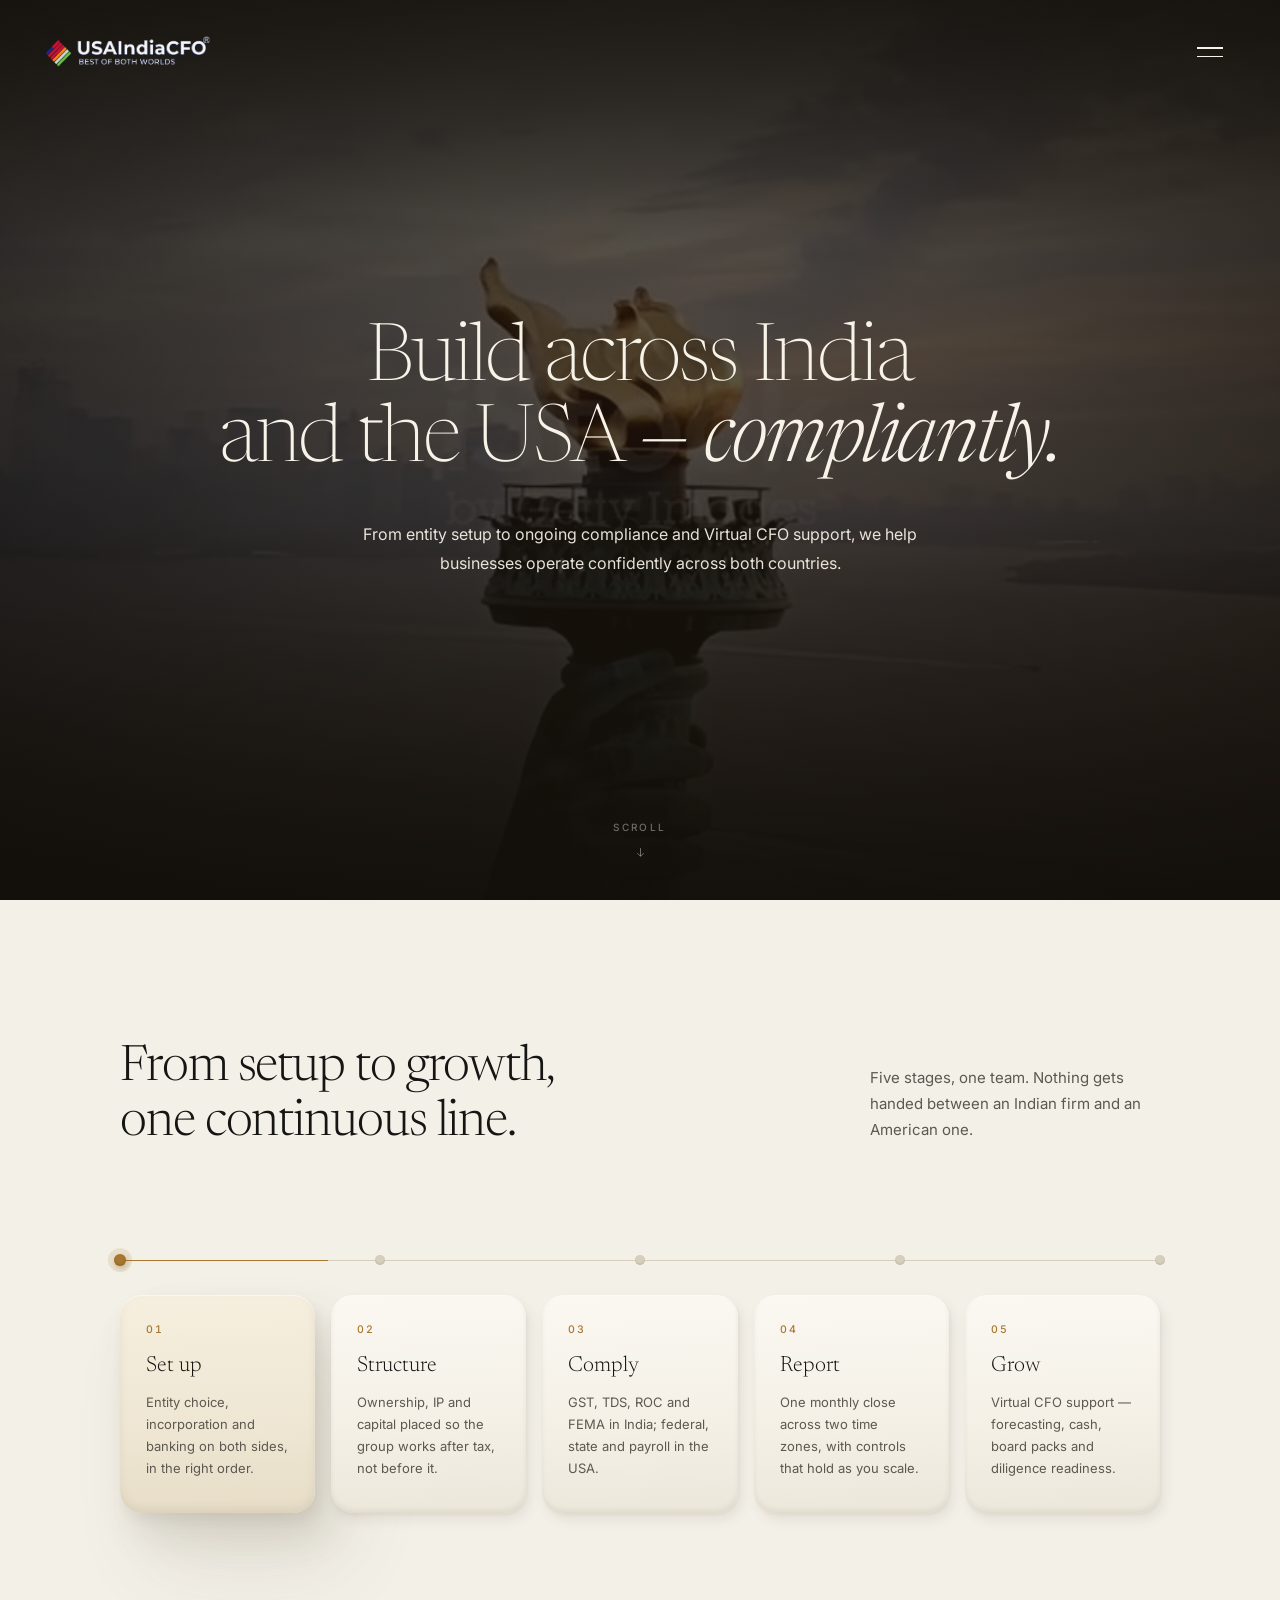
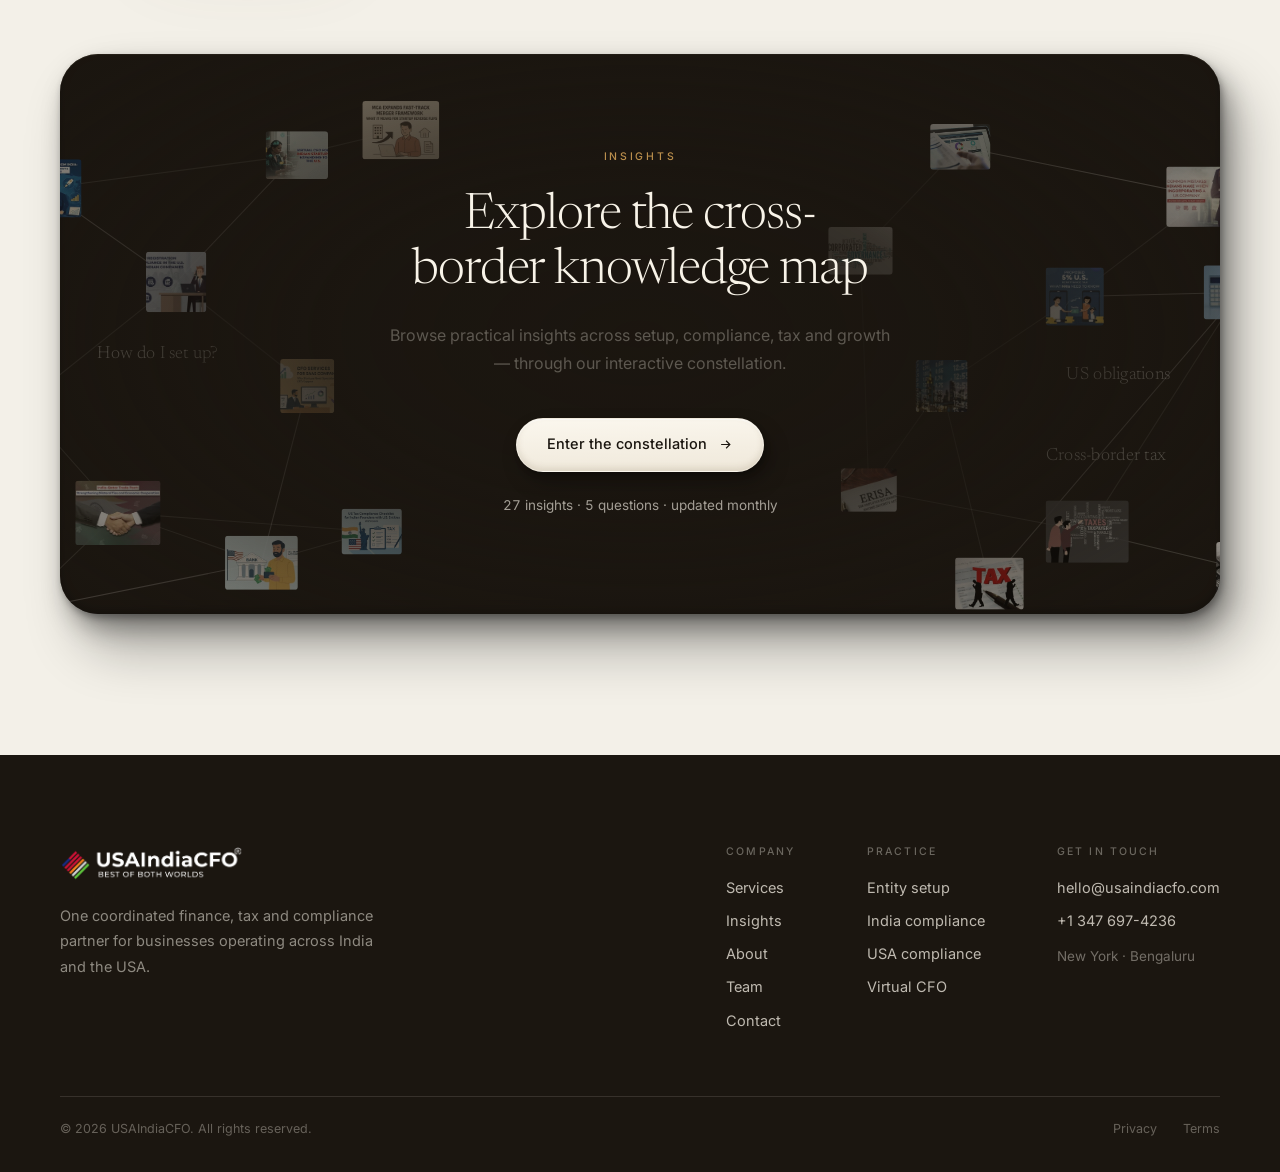
==== v27/index.html @ 9709aa7f "Publish the USAIndiaCFO site (v27) with GitHub Pages" ====
<!DOCTYPE html>
<html lang="en">
<head>
<meta charset="utf-8">
<meta name="viewport" content="width=device-width, initial-scale=1">
<title>USAIndiaCFO — cross-border finance, tax and compliance for India and the USA</title>
<meta name="description" content="One coordinated partner for entity setup, compliance and Virtual CFO support across India and the USA.">
<meta name="theme-color" content="#17120c">
<link rel="icon" href="data:image/svg+xml,%3Csvg xmlns='http://www.w3.org/2000/svg' viewBox='0 0 32 32'%3E%3Crect width='32' height='32' rx='7' fill='%2317120c'/%3E%3Cpath d='M16 6l8 5v10l-8 5-8-5V11z' fill='none' stroke='%23d8a24a' stroke-width='2'/%3E%3Cpath d='M16 12v8' stroke='%23d8a24a' stroke-width='2'/%3E%3C/svg%3E">
<link rel="preconnect" href="https://fonts.googleapis.com">
<link rel="preconnect" href="https://fonts.gstatic.com" crossorigin>
<link rel="stylesheet" href="https://fonts.googleapis.com/css2?family=Newsreader:ital,opsz,wght@0,6..72,200..500;1,6..72,200..400&family=Inter:wght@400;500;600&display=swap">
<link rel="stylesheet" href="css/clay.css">
</head>
<body>
<a href="#main" class="btn btn--clay" style="position:absolute;left:-9999px;top:12px;z-index:200"
   onfocus="this.style.left='12px'" onblur="this.style.left='-9999px'">Skip to content</a>

<header class="hdr">
  <div class="hdr__in">
    <a class="hdr__logo" href="index.html" aria-label="USAIndiaCFO — home">
      <img class="logo-colour" src="img/logo-colour.png" alt="USAIndiaCFO" width="168" height="32">
      <img class="logo-white" src="img/logo-white.png" alt="" aria-hidden="true" width="168" height="32">
    </a>
    <button class="burger" type="button" aria-label="Open menu" aria-expanded="false" aria-controls="drawer">
      <span></span><span></span>
    </button>
  </div>
</header>

<div class="drawer-veil" data-open="false" aria-hidden="true"></div>
<aside class="drawer" id="drawer" data-open="false" aria-hidden="true" aria-label="Menu">
  <a class="drawer__link" href="services.html">Services</a>
  <a class="drawer__link" href="insights.html">Insights</a>
  <a class="drawer__link" href="about.html">About</a>
  <a class="drawer__link" href="team.html">Team</a>
  <a class="drawer__link" href="contact.html">Contact</a>
  <div class="drawer__foot">
    <a class="link-arrow" style="color:#c99a52" href="contact.html">Schedule a call <svg width="13" height="13" viewBox="0 0 24 24" fill="none" stroke="currentColor" stroke-width="1.9" aria-hidden="true"><path d="M5 12h14M13 6l6 6-6 6"/></svg></a>
    <p class="small" style="margin-top:16px;color:rgba(248,243,232,.44)">
      +1 347 697-4236<br>hello@usaindiacfo.com<br>New York · Bengaluru</p>
  </div>
</aside>
<main id="main">

  <!-- 1 / HERO — v23's hero, edge to edge. Logo + hamburger, centred headline
       and sub, scroll cue. No nav, no buttons: v23 had neither. -->
  <section class="hero" data-parallax data-chrome-dark>
    <div class="hero__media">
      <video data-hero src="../v2img/hero3.mp4" poster="../v2img/hero3-poster.jpg"
             autoplay muted loop playsinline preload="auto" aria-hidden="true"
             disablepictureinpicture></video>
    </div>
    <div class="hero__scrim-a" aria-hidden="true"></div>
    <div class="hero__scrim-b" aria-hidden="true"></div>

    <div class="hero__body">
      <h1>Build across India<br>and the USA<em> — compliantly.</em></h1>
      <p class="hero__sub">From entity setup to ongoing compliance and Virtual CFO support,
         we help businesses operate confidently across both countries.</p>
    </div>

    <div class="hero__cue" aria-hidden="true"><span>Scroll</span><svg width="13" height="19" viewBox="0 0 24 24" fill="none" stroke="rgba(248,243,232,.5)" stroke-width="1.5" aria-hidden="true"><path d="M12 4v15M6 13l6 6 6-6"/></svg></div>
  </section>

  <!-- 2 / HOW IT WORKS — v23's five-stage track, same copy, same interaction. -->
  <section class="section">
    <div class="shell shell--flow">
      <div class="head-row" data-rise="0">
        <h2 style="max-width:640px">From setup to growth,<br>one continuous line.</h2>
        <p class="body" style="max-width:290px">Five stages, one team. Nothing gets handed
           between an Indian firm and an American one.</p>
      </div>
      <div data-flow>
        <div class="flow__rail" aria-hidden="true">
          <div class="flow__rail-line"></div>
          <div class="flow__rail-fill"></div>
          <span class="flow__dot" data-on="false" style="left:0.0000%"></span>
          <span class="flow__dot" data-on="false" style="left:25.0000%"></span>
          <span class="flow__dot" data-on="false" style="left:50.0000%"></span>
          <span class="flow__dot" data-on="false" style="left:75.0000%"></span>
          <span class="flow__dot" data-on="false" style="left:100.0000%"></span>
        </div>
        <div class="flow__cards">
          <button class="flow__card" type="button" data-on="false"
                  aria-label="Stage 01 — Set up" data-rise="0.00">
            <span class="flow__card-num">01</span>
            <span class="flow__card-title">Set up</span>
            <span class="flow__card-body">Entity choice, incorporation and banking on both sides, in the right order.</span>
          </button>
          <button class="flow__card" type="button" data-on="false"
                  aria-label="Stage 02 — Structure" data-rise="0.05">
            <span class="flow__card-num">02</span>
            <span class="flow__card-title">Structure</span>
            <span class="flow__card-body">Ownership, IP and capital placed so the group works after tax, not before it.</span>
          </button>
          <button class="flow__card" type="button" data-on="false"
                  aria-label="Stage 03 — Comply" data-rise="0.10">
            <span class="flow__card-num">03</span>
            <span class="flow__card-title">Comply</span>
            <span class="flow__card-body">GST, TDS, ROC and FEMA in India; federal, state and payroll in the USA.</span>
          </button>
          <button class="flow__card" type="button" data-on="false"
                  aria-label="Stage 04 — Report" data-rise="0.15">
            <span class="flow__card-num">04</span>
            <span class="flow__card-title">Report</span>
            <span class="flow__card-body">One monthly close across two time zones, with controls that hold as you scale.</span>
          </button>
          <button class="flow__card" type="button" data-on="false"
                  aria-label="Stage 05 — Grow" data-rise="0.20">
            <span class="flow__card-num">05</span>
            <span class="flow__card-title">Grow</span>
            <span class="flow__card-body">Virtual CFO support — forecasting, cash, board packs and diligence readiness.</span>
          </button>
        </div>
      </div>
    </div>
  </section>

  <!-- 3 / CONSTELLATION TEASER -->
  <section class="section" style="padding-top:0">
    <div class="shell">
      <div class="tease" data-tease data-rise="0">
        <div class="tease__world" aria-hidden="true"></div>
        <div class="tease__veil" aria-hidden="true"></div>
        <div class="tease__body">
          <span class="eyebrow eyebrow--on-dark">Insights</span>
          <h2 style="margin-top:26px">Explore the cross-border knowledge map</h2>
          <p class="lede" style="margin-top:22px;max-width:512px">Browse practical insights across
             setup, compliance, tax and growth — through our interactive constellation.</p>
          <a class="btn btn--cream" style="margin-top:40px"
             href="../Insights%20Constellation%20v20.dc.html">Enter the constellation <svg width="15" height="15" viewBox="0 0 24 24" fill="none" stroke="currentColor" stroke-width="1.8" aria-hidden="true"><path d="M5 12h14M13 6l6 6-6 6"/></svg></a>
          <p class="small num" style="margin-top:22px;color:rgba(248,243,232,.62)">
             27 insights · 5 questions · updated monthly</p>
        </div>
      </div>
    </div>
  </section>
</main>

<footer class="ftr">
  <div class="shell">
    <div class="ftr__top">
      <div class="ftr__brand">
        <img src="img/logo-white.png" alt="USAIndiaCFO" width="184" height="34">
        <p>One coordinated finance, tax and compliance partner for businesses
           operating across India and the USA.</p>
      </div>
      <div class="ftr__cols">
        <div>
          <p class="ftr__h">Company</p>
          <a class="ftr__a" href="services.html">Services</a>
          <a class="ftr__a" href="insights.html">Insights</a>
          <a class="ftr__a" href="about.html">About</a>
          <a class="ftr__a" href="team.html">Team</a>
          <a class="ftr__a" href="contact.html">Contact</a>
        </div>
        <div>
          <p class="ftr__h">Practice</p>
          <a class="ftr__a" href="services-setup.html">Entity setup</a>
          <a class="ftr__a" href="services-india.html">India compliance</a>
          <a class="ftr__a" href="services-usa.html">USA compliance</a>
          <a class="ftr__a" href="services-cfo.html">Virtual CFO</a>
        </div>
        <div>
          <p class="ftr__h">Get in touch</p>
          <a class="ftr__a" href="mailto:hello@usaindiacfo.com">hello@usaindiacfo.com</a>
          <a class="ftr__a" href="tel:+13476974236">+1 347 697-4236</a>
          <p class="small" style="margin-top:14px;color:rgba(248,243,232,.4)">New York · Bengaluru</p>
        </div>
      </div>
    </div>
    <div class="ftr__meta">
      <p>© 2026 USAIndiaCFO. All rights reserved.</p>
      <div style="display:flex;gap:26px">
        <a href="privacy.html">Privacy</a>
        <a href="terms.html">Terms</a>
      </div>
    </div>
  </div>
</footer>

<script src="js/site.js"></script>
</body>
</html>
---- v27/css/clay.css ----
/* ==========================================================================
   USAIndiaCFO — v27 "Warm Bronze Clay"
   Design system, forked from Homepage v23.

   v23's palette, typography and bronze accent are carried over unchanged.
   What is new is that v23's ONE claymorphic gesture — the mockup card's
   dual shadow, light from the top-left and weight to the bottom-right — is
   promoted from a single decoration into the system every surface uses.
   That is why the clay reads as belonging to the site rather than applied
   on top of it: it was already the site's own light.

       v23 card:  -16px -16px 38px rgba(255,255,255,.7),
                   18px 24px 56px rgba(108,97,76,.34)

   One light source, top-left, everywhere. Never contradict it.
   ========================================================================== */

/* ── tokens ─────────────────────────────────────────────────────────────── */
:root {
  /* ground — v23's radial ivory, used full-bleed instead of inside a card */
  --ground: radial-gradient(120% 100% at 18% 8%, #fdfcf9 0%, #f3f0e8 46%, #e9e3d6 100%);
  --ground-flat: #f3f0e8;
  --ground-sink: #ebe5d8;

  /* dark territory — hero, footer, panels */
  --dark: #17120c;
  --dark-2: #1b1610;
  --dark-3: #221b13;

  /* ink */
  --cream: #f8f3e8;
  --ink: #151513;
  --ink-muted: #5d5850;
  --ink-soft: #67635a;
  --ink-faint: #8a8478;

  /* bronze */
  --bronze: #c99a52;
  --bronze-deep: #a8762f;
  --bronze-bright: #d8a24a;

  /* hairlines */
  --line: #d6cfbd;
  --line-soft: #e0dacd;
  --line-dark: rgba(248, 243, 232, .12);

  /* ── clay: matte slabs that CAST, they do not glow ─────────────────────
     The first pass got this wrong. It used a white outer shadow opposite a
     dark one — which is neumorphism, an embossed-into-the-page look, and on a
     dark hero it read as a halo around everything.

     Real clay is three separate things, and none of them is a glow:

       1. a MATTE fill, very slightly lighter at the top (light from above),
          with no gloss and no specular highlight;
       2. a DIRECTIONAL CAST SHADOW — offset down and to the right, layered
          tight-to-wide, because the object is sitting ON the ground rather
          than embossed into it;
       3. THICKNESS — a soft inner shadow along the bottom inside edge, which
          is what makes a shape read as a slab with depth instead of a
          coloured rectangle. Plus a 1px light hairline along the top edge:
          a real material edge, not a ring.

     Light stays top-left, so every cast shadow is +x +y. Never negative. */

  --shade: 104, 90, 66;              /* the warm stone the ground casts in */

  --clay-sm:
     1px  2px  3px rgba(var(--shade), .06),
     4px  7px 12px rgba(var(--shade), .10),
    inset 0 -3px 5px rgba(var(--shade), .09),
    inset 0  1px 1px rgba(255, 255, 255, .55);

  --clay-md:
     2px  4px  6px rgba(var(--shade), .07),
     7px 12px 20px rgba(var(--shade), .11),
    16px 27px 42px rgba(var(--shade), .10),
    inset 0 -4px 7px rgba(var(--shade), .10),
    inset 0  1px 1px rgba(255, 255, 255, .6);

  --clay-lg:
     3px  5px  8px rgba(var(--shade), .07),
    10px 18px 28px rgba(var(--shade), .12),
    23px 38px 60px rgba(var(--shade), .11),
    inset 0 -5px 10px rgba(var(--shade), .11),
    inset 0  1px 1px rgba(255, 255, 255, .65);

  --clay-xl:
     4px  7px 11px rgba(var(--shade), .08),
    13px 22px 34px rgba(var(--shade), .12),
    30px 50px 78px rgba(var(--shade), .12),
    inset 0 -6px 12px rgba(var(--shade), .11),
    inset 0  1px 1px rgba(255, 255, 255, .68);

  /* lifted — the slab rises, so the cast travels further. Same direction. */
  --clay-hover:
     4px  7px 11px rgba(var(--shade), .08),
    13px 23px 36px rgba(var(--shade), .13),
    30px 50px 78px rgba(var(--shade), .12),
    inset 0 -4px 8px rgba(var(--shade), .10),
    inset 0  1px 1px rgba(255, 255, 255, .7);

  /* pressed IN — the cast inverts inward from the top-left, and the far
     inside wall (bottom-right) is what catches the light. */
  --clay-in:
    inset  3px  4px  7px rgba(var(--shade), .13),
    inset  1px  2px  3px rgba(var(--shade), .09),
    inset -1px -2px  3px rgba(255, 255, 255, .5);
  --clay-in-deep:
    inset  5px  7px 12px rgba(var(--shade), .16),
    inset  2px  3px  5px rgba(var(--shade), .11),
    inset -2px -2px  4px rgba(255, 255, 255, .45);

  /* clay on dark ground — same geometry, and the hairline goes warm because
     a white edge on #1b1610 reads as a mistake */
  --clay-dark:
     2px  4px  7px rgba(0, 0, 0, .30),
     8px 14px 24px rgba(0, 0, 0, .34),
    20px 34px 54px rgba(0, 0, 0, .30),
    inset 0 -4px 9px rgba(0, 0, 0, .34),
    inset 0  1px 1px rgba(224, 198, 152, .11);
  --clay-dark-hover:
     3px  5px  9px rgba(0, 0, 0, .28),
     9px 16px 28px rgba(0, 0, 0, .34),
    20px 34px 58px rgba(0, 0, 0, .30),
    inset 0 -4px 9px rgba(0, 0, 0, .34),
    inset 0  1px 1px rgba(224, 198, 152, .13);
  --clay-dark-in:
    inset  4px  5px 10px rgba(0, 0, 0, .42),
    inset -1px -2px  3px rgba(224, 198, 152, .07);

  /* radii — clay needs real roundness or it reads as a flat card with a
     drop shadow. Restrained, though: this is a finance firm. */
  --r-sm: 16px;
  --r: 22px;
  --r-lg: 30px;
  --r-xl: 38px;
  --r-pill: 999px;

  --ease: cubic-bezier(.22, 1, .28, 1);
  --shell: 1320px;
  --gutter: 60px;
  --head-h: 104px;
}

/* ── reset ──────────────────────────────────────────────────────────────── */
*, *::before, *::after { box-sizing: border-box; }
html { -webkit-text-size-adjust: 100%; scroll-behavior: smooth; }
html:focus-within { scroll-behavior: smooth; }

body {
  margin: 0;
  /* FULL BLEED. v23 sat in a 1440px card with 40px page padding and a
     border-radius, which is what left the dead space at the top, left and
     right. There is no card here — the ground is the viewport. */
  min-height: 100vh;
  background: var(--ground-flat);
  background-image: var(--ground);
  background-attachment: fixed;
  color: var(--ink);
  font-family: Inter, system-ui, -apple-system, "Segoe UI", sans-serif;
  font-size: 16px;
  line-height: 1.6;
  -webkit-font-smoothing: antialiased;
  -moz-osx-font-smoothing: grayscale;
  overflow-x: hidden;
}

img, video, svg { display: block; max-width: 100%; }
button { font-family: inherit; color: inherit; }
a { color: inherit; text-decoration: none; }
:focus-visible { outline: 2px solid var(--bronze-bright); outline-offset: 3px; border-radius: 4px; }

/* ── type ───────────────────────────────────────────────────────────────── */
h1, h2, h3, h4 {
  font-family: Newsreader, Georgia, "Times New Roman", serif;
  font-weight: 300;
  letter-spacing: -.022em;
  margin: 0;
  text-wrap: balance;
  color: var(--ink);
}
h1 { font-size: clamp(2.75rem, 6.2vw, 5.75rem); font-weight: 200; line-height: 1.02; letter-spacing: -.028em; }
h2 { font-size: clamp(2rem, 3.9vw, 3.625rem); line-height: 1.1; }
h3 { font-size: clamp(1.375rem, 2vw, 1.875rem); line-height: 1.18; }
h4 { font-size: 1.3125rem; line-height: 1.25; font-weight: 400; }
p  { margin: 0; }
em, .it { font-style: italic; font-weight: 300; }

.eyebrow {
  display: block;
  font: 500 10.5px/1 Inter, sans-serif;
  letter-spacing: .26em;
  text-transform: uppercase;
  color: var(--bronze-deep);
}
.eyebrow--on-dark { color: rgba(201, 154, 82, .92); }
.lede  { font: 400 clamp(1rem, 1.25vw, 1.125rem)/1.78 Inter, sans-serif; color: var(--ink-muted); }
.body  { font: 400 15px/1.72 Inter, sans-serif; color: var(--ink-muted); }
.small { font: 400 13.5px/1.68 Inter, sans-serif; color: var(--ink-soft); }
.num   { font-variant-numeric: tabular-nums; }

/* ── layout ─────────────────────────────────────────────────────────────── */
.shell { width: 100%; max-width: var(--shell); margin: 0 auto; padding: 0 var(--gutter); }
.shell--narrow { max-width: 960px; }
.shell--flow { max-width: 1160px; }
.shell--wide { max-width: 1560px; }

/* Sections are full-bleed; only their contents are constrained. */
.section { position: relative; padding: clamp(88px, 11vw, 148px) 0; }
.section--tight { padding: clamp(64px, 7vw, 96px) 0; }
.section--dark { background: var(--dark-2); color: var(--cream); }
.section--dark h1, .section--dark h2, .section--dark h3, .section--dark h4 { color: var(--cream); }
.section--dark .body, .section--dark .lede { color: rgba(248, 243, 232, .66); }
.section--dark .small { color: rgba(248, 243, 232, .5); }

/* A sunken well — the ground pressed IN. Used to separate bands without
   introducing a new colour. */
.section--sunk {
  background: var(--ground-sink);
  box-shadow: inset 0 7px 16px -7px rgba(var(--shade), .18),
              inset 0 -7px 16px -7px rgba(var(--shade), .11);
}

.stack   { display: grid; gap: 22px; }
.stack-sm { display: grid; gap: 12px; }
.grid    { display: grid; gap: 28px; }
.grid-2  { grid-template-columns: repeat(2, minmax(0, 1fr)); }
.grid-3  { grid-template-columns: repeat(3, minmax(0, 1fr)); }
.grid-4  { grid-template-columns: repeat(4, minmax(0, 1fr)); }
.head-row {
  display: flex; align-items: flex-end; justify-content: space-between;
  gap: 60px; margin-bottom: clamp(48px, 6vw, 84px);
}
.head-row > p { max-width: 320px; margin-bottom: 8px; }

/* ── clay surfaces ──────────────────────────────────────────────────────── */
.clay {
  position: relative;
  /* Matte, and very slightly lighter at the top — the fill carries the light
     direction so the shadow does not have to shout it. No gloss, no sheen. */
  background: linear-gradient(178deg, #fbf8f2 0%, #f4f0e6 58%, #ece7db 100%);
  border-radius: var(--r-lg);
  box-shadow: var(--clay-md);
  border: 0;
}
.clay--sm { border-radius: var(--r); box-shadow: var(--clay-sm); }
.clay--lg { border-radius: var(--r-xl); box-shadow: var(--clay-lg); }
.clay--flat { background: linear-gradient(178deg, #faf7f1 0%, #f3efe5 100%); }
.clay--in {
  box-shadow: var(--clay-in);
  background: linear-gradient(178deg, #e9e3d5 0%, #efeade 100%);
  border: 0;
}
.clay--dark {
  background: linear-gradient(178deg, #241d15 0%, #1c1610 58%, #150f09 100%);
  box-shadow: var(--clay-dark);
  border: 0;
  color: var(--cream);
}
.clay--dark h3, .clay--dark h4 { color: var(--cream); }

.clay-pad    { padding: clamp(26px, 3vw, 40px); }
.clay-pad-lg { padding: clamp(34px, 4vw, 56px); }

/* interactive clay — lifts toward the light source */
.clay-lift {
  transition: transform .42s var(--ease), box-shadow .42s var(--ease);
  will-change: transform;
}
.clay-lift:hover, .clay-lift:focus-visible {
  transform: translate3d(-1px, -4px, 0);
  box-shadow: var(--clay-hover);
}
.clay--dark.clay-lift:hover, .clay--dark.clay-lift:focus-visible { box-shadow: var(--clay-dark-hover); }
.clay-lift:active { transform: translate3d(0, -1px, 0); box-shadow: var(--clay-sm); }

/* ── buttons ────────────────────────────────────────────────────────────── */
.btn {
  display: inline-flex; align-items: center; justify-content: center; gap: 11px;
  min-height: 54px; padding: 0 30px;
  font: 500 14.5px/1 Inter, sans-serif; letter-spacing: .002em;
  border: 1px solid transparent; border-radius: var(--r-pill);
  cursor: pointer; text-align: center;
  transition: transform .3s var(--ease), box-shadow .3s var(--ease),
              background-color .3s var(--ease), color .3s var(--ease);
}
.btn svg { flex: 0 0 auto; transition: transform .3s var(--ease); }
.btn:hover svg { transform: translateX(3px); }

.btn--primary {
  background: linear-gradient(178deg, #e0ad58 0%, #c9933f 56%, #b07f2d 100%);
  color: #17120c;
  border-color: transparent;
  box-shadow:
     1px  2px  3px rgba(120, 84, 24, .16),
     4px  7px 13px rgba(120, 84, 24, .20),
    inset 0 -3px 6px rgba(120, 84, 24, .26),
    inset 0  1px 1px rgba(255, 244, 216, .5);
}
.btn--primary:hover { transform: translate3d(-1px, -3px, 0);
  box-shadow:
     2px  3px  5px rgba(120, 84, 24, .18),
     7px 12px 22px rgba(120, 84, 24, .24),
    inset 0 -3px 6px rgba(120, 84, 24, .26),
    inset 0  1px 1px rgba(255, 244, 216, .55); }
.btn--primary:active { transform: none; box-shadow: var(--clay-in); }

.hero .btn--primary:hover,
.section--dark .btn--primary:hover,
.clay--dark .btn--primary:hover,
.hdr--over-dark .btn--primary:hover {
  box-shadow: inset 0 1px 0 rgba(255, 240, 210, .55), 14px 20px 44px rgba(0, 0, 0, .48);
}

.btn--clay {
  background: linear-gradient(178deg, #fbf8f2 0%, #f0ece1 100%);
  color: var(--ink);
  box-shadow: var(--clay-sm);
  border-color: transparent;
}
.btn--clay:hover { transform: translate3d(-1px, -3px, 0); box-shadow: var(--clay-md); }
.btn--clay:active { transform: none; box-shadow: var(--clay-in); }

.btn--cream {
  background: linear-gradient(178deg, #fbf7ee 0%, #efe8da 100%);
  color: var(--dark-2);
  box-shadow:
     2px  3px  5px rgba(0, 0, 0, .22),
     6px 11px 20px rgba(0, 0, 0, .28),
    inset 0 -3px 6px rgba(120, 100, 70, .16),
    inset 0  1px 1px rgba(255, 255, 255, .7);
}
.btn--cream:hover { transform: translate3d(-1px,-3px,0); background: #fff; }

.btn--ghost { background: transparent; border-color: var(--line); color: var(--ink); }
.btn--ghost:hover { border-color: var(--bronze-deep); color: var(--bronze-deep); }
.btn--ghost-dark { background: transparent; border-color: rgba(248,243,232,.26); color: var(--cream); }
.btn--ghost-dark:hover { border-color: var(--bronze); color: var(--bronze-bright); }

.link-arrow {
  display: inline-flex; align-items: center; gap: 9px;
  font: 500 14px/1 Inter, sans-serif; color: var(--bronze-deep);
}
.link-arrow svg { transition: transform .3s var(--ease); }
.link-arrow:hover svg { transform: translateX(4px); }

.pill {
  display: inline-flex; align-items: center; gap: 8px;
  padding: 8px 16px; border-radius: var(--r-pill);
  font: 500 11.5px/1 Inter, sans-serif; letter-spacing: .1em; text-transform: uppercase;
  background: linear-gradient(178deg, #e9e3d5 0%, #f0ebdf 100%); color: var(--ink-soft);
  box-shadow: var(--clay-in);
}
.pill--dark { background: linear-gradient(178deg,#191309 0%,#221b12 100%); color: rgba(248,243,232,.72); box-shadow: var(--clay-dark-in); }

/* ── header ─────────────────────────────────────────────────────────────── */
.hdr {
  position: fixed; inset: 0 0 auto 0; z-index: 90;
  height: var(--head-h);
  display: flex; align-items: center;
  transition: background-color .4s var(--ease), box-shadow .4s var(--ease),
              backdrop-filter .4s var(--ease), height .4s var(--ease);
}
.hdr__in { width: 100%; margin: 0; padding: 0 44px;
  display: flex; align-items: center; justify-content: space-between; gap: 32px; }
.hdr__logo { position: relative; display: block; }
.hdr__logo img { height: 32px; width: auto; display: block;
  transition: height .4s var(--ease), opacity .4s var(--ease); }
.hdr__logo .logo-white { position: absolute; left: 0; top: 0; opacity: 0; }

/* Over the dark hero the chrome is light; once the page scrolls onto the
   ivory ground it inverts and the bar itself becomes clay. Same inversion
   idea v23 used, just driven by scroll instead of by a keyframe track. */
.hdr--over-dark .hdr__logo .logo-colour { opacity: 0; }
.hdr--over-dark .hdr__logo .logo-white { opacity: .96; }
.hdr--over-dark .nav__link { color: rgba(248, 243, 232, .82); }
.hdr--over-dark .nav__link:hover, .hdr--over-dark .nav__link[aria-current="page"] { color: var(--cream); }
.hdr--over-dark .burger span { background: var(--cream); }

.hdr--stuck {
  height: 82px;
  background: rgba(248, 246, 240, .82);
  backdrop-filter: saturate(140%) blur(18px);
  -webkit-backdrop-filter: saturate(140%) blur(18px);
  box-shadow: 0 1px 0 rgba(255,255,255,.8), 0 14px 34px rgba(108, 97, 76, .16);
}
.hdr--stuck .hdr__logo img { height: 27px; }

/* Still over the hero: the bar condenses but stays dark, so the inverted
   logo and hamburger keep their contrast. */
.hdr--stuck.hdr--over-dark {
  background: rgba(19, 14, 8, .74);
  box-shadow: 0 14px 34px rgba(0, 0, 0, .28);
}

.nav { display: none; }   /* v23 has no nav bar: logo + hamburger only */
.nav__link {
  position: relative; padding: 10px 15px; border-radius: var(--r-pill);
  font: 500 14px/1 Inter, sans-serif; color: var(--ink-muted);
  transition: color .28s var(--ease), background-color .28s var(--ease), box-shadow .28s var(--ease);
}
.nav__link:hover { color: var(--ink); }
.nav__link[aria-current="page"] { color: var(--ink); background: rgba(255,255,255,.5); box-shadow: var(--clay-in); }
.hdr--over-dark .nav__link[aria-current="page"] { background: rgba(0,0,0,.24); box-shadow: var(--clay-dark-in); }
.nav__cta { margin-left: 12px; min-height: 44px; padding: 0 20px; font-size: 13.5px; }

.burger {
  position: relative; z-index: 30;
  display: flex; width: 52px; height: 52px; padding: 0;
  flex-direction: column; align-items: center; justify-content: center; gap: 7px;
  background: transparent; border: 0; cursor: pointer;
}
.burger span { display: block; width: 26px; height: 1.5px; background: var(--ink);
  transition: transform .3s var(--ease), background-color .4s var(--ease); }
.burger[aria-expanded="true"] span:first-child { transform: translateY(4.25px) rotate(45deg); }
.burger[aria-expanded="true"] span:last-child  { transform: translateY(-4.25px) rotate(-45deg); }

/* ── mobile drawer ──────────────────────────────────────────────────────── */
.drawer-veil {
  position: fixed; inset: 0; z-index: 95;
  background: rgba(9, 9, 8, .55); backdrop-filter: blur(14px);
  opacity: 0; pointer-events: none; transition: opacity .38s var(--ease);
}
.drawer-veil[data-open="true"] { opacity: 1; pointer-events: auto; }
.drawer {
  position: fixed; inset: 0 0 0 auto; z-index: 96;
  width: min(452px, 90vw); padding: 104px 44px 44px;
  background: var(--dark-2);
  box-shadow: none;
  display: flex; flex-direction: column;
  transform: translateX(100%);
  visibility: hidden;
  transition: transform .44s var(--ease), box-shadow .44s var(--ease),
              visibility 0s linear .44s;
  overflow-y: auto;
}
.drawer[data-open="true"] {
  transform: none;
  visibility: visible;
  box-shadow: -30px 0 70px rgba(0, 0, 0, .5);
  transition: transform .44s var(--ease), box-shadow .44s var(--ease), visibility 0s;
}
.drawer__link {
  display: block; padding: 17px 0;
  font: 300 clamp(1.75rem, 5vw, 2.375rem)/1.1 Newsreader, Georgia, serif;
  letter-spacing: -.018em; color: var(--cream);
  border-bottom: 1px solid rgba(248, 243, 232, .1);
  transition: color .28s var(--ease), padding-left .28s var(--ease);
}
.drawer__link:hover, .drawer__link[aria-current="page"] { color: var(--bronze-bright); padding-left: 8px; }
.drawer__foot { margin-top: auto; padding-top: 34px; border-top: 1px solid rgba(248,243,232,.14); }

/* ── hero ───────────────────────────────────────────────────────────────── */
/* Covers the viewport, edge to edge — no card, no margin. */
.hero {
  position: relative;
  min-height: 100svh;
  display: flex; align-items: center; justify-content: center;
  background: var(--dark);
  overflow: hidden;
  isolation: isolate;
}
.hero--short { min-height: min(72svh, 720px); }
.hero__media { position: absolute; inset: 0; z-index: 0; overflow: hidden; }
.hero__media video, .hero__media img.hero__still {
  position: absolute; left: 50%; top: 50%;
  width: 100%; height: 100%;
  min-width: 100%; min-height: 100%;
  transform: translate(-50%, -50%) scale(1.06);
  object-fit: cover; object-position: center 76%;
  transition: transform 1.1s var(--ease);
}
/* v23's two overlays, kept exactly — they are what makes the footage read
   as sepia bronze rather than as a stock clip. */
.hero__scrim-a { position: absolute; inset: 0; z-index: 1; pointer-events: none;
  background: linear-gradient(180deg, rgba(20,15,9,.88) 0%, rgba(26,19,12,.62) 27%,
              rgba(28,21,13,.68) 58%, rgba(18,14,9,.94) 100%); }
.hero__scrim-b { position: absolute; inset: 0; z-index: 1; pointer-events: none;
  background: radial-gradient(76% 62% at 50% 46%, rgba(26,19,12,.18) 0%,
              rgba(24,18,11,.34) 34%, rgba(18,14,9,.78) 100%); }
.hero__body {
  position: relative; z-index: 3;
  width: 100%; padding: 0 60px;
  text-align: center;
  transition: transform 1.1s var(--ease);
}
.hero__body h1 { color: var(--cream); }
.hero__sub { margin: 36px auto 0; max-width: 604px;
  font: 400 clamp(1rem, 1.2vw, 1.0625rem)/1.8 Inter, sans-serif;
  color: rgba(248, 243, 232, .92); }
.hero__acts { margin-top: 44px; display: flex; flex-wrap: wrap; gap: 16px; justify-content: center; }
.hero__cue {
  position: absolute; left: 0; right: 0; bottom: 38px; z-index: 4;
  display: flex; flex-direction: column; align-items: center; gap: 11px;
  pointer-events: none;
}
.hero__cue span { font: 500 10px/1 Inter, sans-serif; letter-spacing: .24em;
  text-transform: uppercase; color: rgba(248, 243, 232, .4); }
@keyframes cue { 0%, 100% { transform: translateY(0); opacity: .5 } 50% { transform: translateY(5px); opacity: 1 } }
.hero__cue svg { animation: cue 2.6s ease-in-out infinite; }

/* page hero (inner pages) — clay ground, not video */
.phero {
  position: relative;
  padding: calc(var(--head-h) + clamp(52px, 6vw, 88px)) 0 clamp(40px, 4.5vw, 64px);
  overflow: hidden;
}
.phero::after {
  /* a soft moulded bloom, so an inner page's top is not a flat rectangle */
  content: ""; position: absolute; z-index: 0;
  width: 780px; height: 780px; right: -220px; top: -320px; border-radius: 50%;
  background: radial-gradient(circle, rgba(216,162,74,.16) 0%, rgba(216,162,74,.05) 46%, rgba(216,162,74,0) 70%);
  pointer-events: none;
}
.phero .shell { position: relative; z-index: 1; }
.phero__crumb { display: flex; align-items: center; gap: 9px; margin-bottom: 26px;
  font: 500 12px/1 Inter, sans-serif; color: var(--ink-faint); }
.phero__crumb a:hover { color: var(--bronze-deep); }
.phero h1 { max-width: 24ch; font-size: clamp(2.25rem, 4.4vw, 4rem); line-height: 1.06; }
.phero__lede { margin-top: 26px; max-width: 620px; }

/* ── the 5-stage track (carried from v23, made a real component) ────────── */
.flow__rail { position: relative; height: 66px; margin-bottom: 2px; }
.flow__rail-line { position: absolute; left: 0; right: 0; top: 33px; height: 1px;
  background: var(--line); }
.flow__rail-fill { position: absolute; left: 0; top: 33px; height: 1px;
  background: var(--bronze-deep); width: 20%;
  transition: width .42s var(--ease); }
.flow__dot {
  position: absolute; top: 28px; width: 10px; height: 10px; margin-left: -5px;
  border-radius: 50%; background: #d6cfbd;
  box-shadow: inset 0 -1px 2px rgba(var(--shade), .2);
  border: 0;
  transition: background-color .34s var(--ease), transform .34s var(--ease),
              box-shadow .34s var(--ease), border-color .34s var(--ease);
}
.flow__dot[data-on="true"] {
  background: var(--bronze-deep);
  transform: scale(1.2);
  box-shadow: 0 0 0 5px rgba(168, 118, 47, .14),
              1px 2px 4px rgba(120, 84, 24, .3),
              inset 0 -1px 2px rgba(90, 60, 12, .3);
}
.flow__cards { display: grid; grid-template-columns: repeat(5, minmax(0, 1fr)); gap: 16px; }
.flow__card {
  text-align: left; border: 0; cursor: pointer;
  padding: 30px 26px 34px; border-radius: var(--r);
  background: linear-gradient(178deg, #fbf8f2 0%, #f4f0e6 58%, #ece7db 100%);
  box-shadow: var(--clay-sm);
  transition: transform .42s var(--ease), box-shadow .42s var(--ease), background-color .42s var(--ease);
}
.flow__card:hover, .flow__card[data-on="true"] {
  transform: translate3d(-1px, -6px, 0);
  box-shadow: var(--clay-hover);
}
/* v23 marked the active stage by warming its ground, not by outlining it. */
.flow__card[data-on="true"] {
  background: linear-gradient(178deg, #f6efdf 0%, #efe7d4 58%, #e7ddc7 100%);
}
.flow__card-num { display: block; font: 500 10.5px/1 Inter, sans-serif; letter-spacing: .2em;
  color: var(--bronze-deep); font-variant-numeric: tabular-nums; }
.flow__card-title { display: block; margin-top: 18px;
  font: 300 clamp(1.25rem, 1.7vw, 1.6875rem)/1.16 Newsreader, Georgia, serif; color: var(--ink); }
.flow__card-body { display: block; margin-top: 13px; font: 400 13px/1.68 Inter, sans-serif;
  color: var(--ink-muted); }

/* ── cards ──────────────────────────────────────────────────────────────── */
.card__icon {
  width: 58px; height: 58px; border-radius: var(--r-sm);
  display: flex; align-items: center; justify-content: center;
  background: linear-gradient(178deg, #ece6d7 0%, #f3eee2 100%);
  box-shadow: var(--clay-in);
  color: var(--bronze-deep);
  margin-bottom: 26px;
}
.clay--dark .card__icon { background: linear-gradient(178deg,#191309 0%,#221b12 100%); box-shadow: var(--clay-dark-in); color: var(--bronze-bright); }
.card__title { margin-bottom: 12px; }
.card__list { margin: 20px 0 0; padding: 0; list-style: none; display: grid; gap: 10px; }
.card__list li { position: relative; padding-left: 20px; font: 400 13.5px/1.6 Inter, sans-serif;
  color: var(--ink-muted); }
.card__list li::before { content: ""; position: absolute; left: 0; top: 8px;
  width: 7px; height: 7px; border-radius: 50%; background: var(--bronze); opacity: .75; }
.clay--dark .card__list li { color: rgba(248,243,232,.62); }

/* stat tile */
.stat { text-align: left; }
.stat__val { font: 300 clamp(2.5rem, 4vw, 3.75rem)/1 Newsreader, Georgia, serif;
  color: var(--ink); font-variant-numeric: tabular-nums; letter-spacing: -.02em; }
.stat__lab { margin-top: 12px; font: 400 13.5px/1.6 Inter, sans-serif; color: var(--ink-soft); }
.section--dark .stat__val { color: var(--cream); }
.section--dark .stat__lab { color: rgba(248,243,232,.56); }

/* ── tabs ───────────────────────────────────────────────────────────────── */
.tabs { display: inline-flex; gap: 5px; padding: 6px; border-radius: var(--r-pill);
  background: linear-gradient(178deg, #e8e2d4 0%, #efeade 100%); box-shadow: var(--clay-in); }
.tab {
  padding: 11px 22px; border: 0; border-radius: var(--r-pill); cursor: pointer;
  font: 500 13.5px/1 Inter, sans-serif; color: var(--ink-soft); background: transparent;
  transition: color .3s var(--ease), background .3s var(--ease), box-shadow .3s var(--ease);
}
.tab:hover { color: var(--ink); }
.tab[aria-selected="true"] {
  color: var(--ink);
  background: linear-gradient(178deg, #fdfaf4 0%, #f3efe5 100%);
  box-shadow: var(--clay-sm);
}
.tabpanel[hidden] { display: none !important; }

/* ── accordion ──────────────────────────────────────────────────────────── */
.acc { display: grid; gap: 14px; }
.acc__item { border-radius: var(--r); overflow: hidden;
  background: linear-gradient(178deg, #fbf8f2 0%, #f2eee4 100%);
  box-shadow: var(--clay-sm); border: 0;
  transition: box-shadow .4s var(--ease); }
.acc__item[data-open="true"] { box-shadow: var(--clay-md); }
.acc__btn {
  width: 100%; padding: 26px 30px; border: 0; background: transparent; cursor: pointer;
  display: flex; align-items: center; justify-content: space-between; gap: 24px;
  text-align: left; font: 400 clamp(1.0625rem, 1.4vw, 1.25rem)/1.4 Newsreader, Georgia, serif;
  color: var(--ink);
}
.acc__sign { flex: 0 0 auto; width: 34px; height: 34px; border-radius: 50%;
  display: flex; align-items: center; justify-content: center;
  background: linear-gradient(178deg, #e9e3d5 0%, #f0ebdf 100%); box-shadow: var(--clay-in); color: var(--bronze-deep);
  transition: transform .4s var(--ease); }
.acc__item[data-open="true"] .acc__sign { transform: rotate(45deg); }
.acc__panel { display: grid; grid-template-rows: 0fr; transition: grid-template-rows .42s var(--ease); }
.acc__item[data-open="true"] .acc__panel { grid-template-rows: 1fr; }
.acc__panel > div { overflow: hidden; }
.acc__panel p { padding: 0 30px 28px; font: 400 14.5px/1.75 Inter, sans-serif; color: var(--ink-muted); }

/* ── form ───────────────────────────────────────────────────────────────── */
.field { display: grid; gap: 9px; }
.field > label { font: 500 12px/1 Inter, sans-serif; letter-spacing: .06em;
  text-transform: uppercase; color: var(--ink-soft); }
.field input, .field textarea, .field select {
  width: 100%; padding: 16px 18px;
  font: 400 15px/1.5 Inter, sans-serif; color: var(--ink);
  background: linear-gradient(178deg, #e9e3d5 0%, #f0ebdf 100%); border: 0;
  border-radius: var(--r-sm); box-shadow: var(--clay-in);
  transition: box-shadow .3s var(--ease), border-color .3s var(--ease);
}
.field textarea { min-height: 148px; resize: vertical; }
.field input:focus, .field textarea:focus, .field select:focus {
  outline: none; border-color: rgba(216,162,74,.5);
  box-shadow: var(--clay-in), 0 0 0 3px rgba(216,162,74,.16);
}
.field input::placeholder, .field textarea::placeholder { color: var(--ink-faint); }
.field__err { font: 400 12.5px/1.4 Inter, sans-serif; color: #9d3a2a; min-height: 0; }
.field[data-invalid="true"] input, .field[data-invalid="true"] textarea {
  border-color: rgba(157,58,42,.5); box-shadow: var(--clay-in), 0 0 0 3px rgba(157,58,42,.12); }
.form__note { font: 400 12.5px/1.6 Inter, sans-serif; color: var(--ink-faint); }
.form__ok {
  padding: 22px 24px; border-radius: var(--r);
  background: linear-gradient(178deg, #f3f7ee 0%, #e5ecdf 100%);
  box-shadow: var(--clay-sm); border: 0;
  font: 400 14.5px/1.7 Inter, sans-serif; color: #3f5137;
}

/* ── constellation teaser ───────────────────────────────────────────────── */
.tease {
  position: relative; min-height: 560px; border-radius: var(--r-xl); overflow: hidden;
  background: var(--dark-2); box-shadow: var(--clay-dark);
  border: 0;
}
.tease__world { position: absolute; inset: 0; transition: transform 1.1s var(--ease); }
.tease__node { position: absolute; border-radius: 3px; overflow: hidden; opacity: .9; }
.tease__node img { width: 100%; height: 100%; object-fit: cover;
  filter: saturate(.82) brightness(.9) sepia(.12); }
.tease__hub { position: absolute; font: 300 17px/1.3 Newsreader, Georgia, serif;
  color: rgba(248,243,232,.5); white-space: nowrap; transform: translate(-50%, -50%); }
/* The copy sits in the middle of the field, so the middle has to recede
   further than v23's card needed it to — this panel is wider. */
.tease__veil { position: absolute; inset: 0;
  background: radial-gradient(64% 68% at 50% 50%, rgba(27,22,16,.97) 0%,
              rgba(27,22,16,.86) 40%, rgba(27,22,16,.34) 100%); }
.tease__body { position: relative; z-index: 5; min-height: 560px;
  display: flex; flex-direction: column; align-items: center; justify-content: center;
  text-align: center; padding: 72px var(--gutter); }
.tease__body h2 { color: var(--cream); max-width: 760px; }

/* ── footer ─────────────────────────────────────────────────────────────── */
.ftr { background: var(--dark-2); color: var(--cream); padding: clamp(64px, 8vw, 92px) 0 36px;
  position: relative; }
.ftr__top { display: flex; justify-content: space-between; gap: 80px;
  padding-bottom: 52px; border-bottom: 1px solid var(--line-dark); }
.ftr__brand { max-width: 340px; }
.ftr__brand img { height: 34px; width: auto; }
.ftr__brand p { margin-top: 22px; font: 400 14.5px/1.75 Inter, sans-serif;
  color: rgba(248,243,232,.52); }
.ftr__cols { display: flex; gap: 72px; flex-wrap: wrap; }
.ftr__h { margin: 0 0 20px; font: 500 10.5px/1 Inter, sans-serif; letter-spacing: .2em;
  text-transform: uppercase; color: rgba(248,243,232,.36); }
.ftr__a { display: block; margin-bottom: 13px; font: 400 14.5px/1.4 Inter, sans-serif;
  color: rgba(248,243,232,.74); transition: color .26s var(--ease), transform .26s var(--ease); }
.ftr__a:hover { color: var(--cream); transform: translateX(3px); }
.ftr__meta { padding-top: 26px; display: flex; justify-content: space-between;
  align-items: center; gap: 24px; flex-wrap: wrap; }
.ftr__meta p, .ftr__meta a { font: 400 12.5px/1 Inter, sans-serif; color: rgba(248,243,232,.34); }
.ftr__meta a:hover { color: rgba(248,243,232,.7); }

/* ── scroll reveal ──────────────────────────────────────────────────────── */
/* Opacity plus a small lift. Nothing flies. Applied by JS only when the
   observer is available, so with JS off everything is simply visible. */
[data-rise] { opacity: 0; transform: translate3d(0, 22px, 0);
  transition: opacity .8s var(--ease), transform .8s var(--ease); }
[data-rise][data-shown="true"] { opacity: 1; transform: none; }

/* ── responsive ─────────────────────────────────────────────────────────── */
@media (max-width: 1180px) {
  :root { --gutter: 40px; }
  .flow__cards { grid-template-columns: repeat(3, minmax(0, 1fr)); }
  .flow__rail { display: none; }
  .hdr__in { padding: 0 32px; }
  .grid-4 { grid-template-columns: repeat(2, minmax(0, 1fr)); }
}
@media (max-width: 940px) {
  :root { --gutter: 28px; --head-h: 84px; }
  .hdr__in { padding: 0 24px; }
  .hdr__logo img { height: 26px; }
  .grid-3 { grid-template-columns: repeat(2, minmax(0, 1fr)); }
  .head-row { flex-direction: column; align-items: flex-start; gap: 22px; }
  .head-row > p { max-width: 52ch; }
  .ftr__top { flex-direction: column; gap: 44px; }
}
@media (max-width: 680px) {
  :root { --gutter: 22px; }
  .grid, .grid-2, .grid-3, .grid-4, .flow__cards { grid-template-columns: minmax(0, 1fr); }
  .hero__body { padding-bottom: 96px; }
  .hero__acts .btn { width: 100%; }
  .tease, .tease__body { min-height: 480px; }
  .ftr__cols { gap: 36px; }
  .acc__btn { padding: 22px 20px; }
  .acc__panel p { padding: 0 20px 24px; }
}

/* ── reduced motion ─────────────────────────────────────────────────────── */
@media (prefers-reduced-motion: reduce) {
  html { scroll-behavior: auto; }
  *, *::before, *::after {
    animation-duration: .001ms !important; animation-iteration-count: 1 !important;
    transition-duration: .001ms !important;
  }
  [data-rise] { opacity: 1 !important; transform: none !important; }
  .hero__media video, .hero__media img.hero__still,
  .hero__body, .tease__world { transform: translate(-50%, -50%) scale(1.02); }
  .hero__body, .tease__world { transform: none; }
}

/* ── print ──────────────────────────────────────────────────────────────── */
@media print {
  .hdr, .drawer, .drawer-veil, .hero__cue, .hero__media { display: none !important; }
  body { background: #fff; }
  .clay, .clay--dark { box-shadow: none; border: 1px solid #ddd; background: #fff; }
}

/* ══════════════════════════════════════════════════════════════════════════
   EDITORIAL LAYER — the anti-card vocabulary
   ══════════════════════════════════════════════════════════════════════════
   The first inner pages were card grids stacked under a breadcrumb — the
   layout every site has. This layer replaces that with the structures an
   editorial site (the Anthropic register) actually uses:

     · chapter headers    index number + hairline + oversized serif
     · index rows         numbered hairline rows instead of card grids
     · duet               text scrolling past a sticky media panel
     · statement          one full-bleed serif sentence
     · collage            mixed-ratio images revealing on scroll
     · figure             ONE treatment for every photo, so mismatched
                          sources become one family
     · quote band         a pull-quote as a section, not a widget

   Clay remains the material — frames, buttons, wells — but it stops being
   the structure. Cards become the exception again.
   ────────────────────────────────────────────────────────────────────────── */

/* ── display type ───────────────────────────────────────────────────────── */
.display-xl {
  font-family: Newsreader, Georgia, serif; font-weight: 200;
  font-size: clamp(3rem, 7.2vw, 6.75rem);
  line-height: .98; letter-spacing: -.03em; text-wrap: balance;
}
.display-lg {
  font-family: Newsreader, Georgia, serif; font-weight: 250;
  font-size: clamp(2.5rem, 5vw, 4.75rem);
  line-height: 1.02; letter-spacing: -.026em; text-wrap: balance;
}
.lede-xl {
  font: 300 clamp(1.25rem, 1.9vw, 1.625rem)/1.5 Newsreader, Georgia, serif;
  color: var(--ink-muted); max-width: 30ch; text-wrap: pretty;
}
.section--dark .lede-xl { color: rgba(248,243,232,.72); }
.prose-measure { max-width: 62ch; }

/* ── chapter header: index + hairline + heading ─────────────────────────── */
.chapter { margin-bottom: clamp(44px, 6vw, 76px); }
.chapter__rule {
  display: flex; align-items: baseline; gap: 18px;
  padding-bottom: 18px; margin-bottom: clamp(28px, 4vw, 48px);
  border-bottom: 1px solid var(--line);
}
.section--dark .chapter__rule { border-color: var(--line-dark); }
.chapter__no {
  font: 500 12px/1 Inter, sans-serif; letter-spacing: .22em;
  color: var(--bronze-deep); font-variant-numeric: tabular-nums;
}
.chapter__label {
  font: 500 10.5px/1 Inter, sans-serif; letter-spacing: .26em;
  text-transform: uppercase; color: var(--ink-faint);
}
.section--dark .chapter__label { color: rgba(248,243,232,.4); }
.chapter__row { display: flex; align-items: flex-end; justify-content: space-between; gap: 60px; }
.chapter__row > p { max-width: 340px; margin-bottom: 10px; }

/* ── index rows: the list that replaces the card grid ───────────────────── */
.index-list { border-top: 1px solid var(--line); }
.index-row {
  display: grid; grid-template-columns: 88px 1fr minmax(0, 46%) 56px;
  gap: clamp(20px, 3vw, 48px); align-items: baseline;
  padding: clamp(26px, 3.4vw, 42px) 6px;
  border-bottom: 1px solid var(--line);
  text-decoration: none; position: relative;
  transition: background-color .4s var(--ease), padding-left .4s var(--ease);
}
a.index-row:hover { background: rgba(255, 255, 255, .44); padding-left: 18px; }
.index-row__no {
  font: 500 12px/1.8 Inter, sans-serif; letter-spacing: .2em;
  color: var(--bronze-deep); font-variant-numeric: tabular-nums;
}
.index-row > * { min-width: 0; }
.index-row__title {
  font: 300 clamp(1.5rem, 2.6vw, 2.375rem)/1.12 Newsreader, Georgia, serif;
  letter-spacing: -.018em; color: var(--ink);
  overflow-wrap: break-word;
}
.index-row__body { font: 400 14.5px/1.7 Inter, sans-serif; color: var(--ink-muted); }
.index-row__arrow { justify-self: end; color: var(--bronze-deep); opacity: 0;
  transform: translateX(-8px); transition: opacity .34s var(--ease), transform .34s var(--ease); }
a.index-row:hover .index-row__arrow { opacity: 1; transform: none; }
.section--dark .index-list, .section--dark .index-row { border-color: var(--line-dark); }
.section--dark .index-row__title { color: var(--cream); }
.section--dark .index-row__body { color: rgba(248,243,232,.6); }
.section--dark a.index-row:hover { background: rgba(248,243,232,.05); }

/* ── duet: prose scrolling past a sticky media panel ────────────────────── */
.duet { display: grid; grid-template-columns: minmax(0, 1fr) minmax(0, 1fr);
  gap: clamp(40px, 6vw, 96px); align-items: start; }
.duet__media { position: sticky; top: calc(var(--head-h) + 28px); }
.duet__copy > * + * { margin-top: 22px; }
.duet--flip .duet__media { order: -1; }

/* ── statement: one sentence as a section ───────────────────────────────── */
.statement {
  font-family: Newsreader, Georgia, serif; font-weight: 250;
  font-size: clamp(1.875rem, 3.6vw, 3.375rem);
  line-height: 1.22; letter-spacing: -.02em; text-wrap: balance;
  max-width: 24ch; color: var(--ink);
}
.statement em { font-style: italic; color: var(--bronze-deep); }
.section--dark .statement { color: var(--cream); }

/* ── figure: the single photo treatment ─────────────────────────────────
   Every image on the site goes through this frame: clay slab, uniform
   sepia-bronze grade, a caption row underneath. One treatment is what turns
   images from four different sources into one editorial family. */
.figure { position: relative; margin: 0; }   /* the UA default is 1em 40px */
.figure__frame {
  position: relative; overflow: hidden;
  border-radius: var(--r-lg);
  box-shadow: var(--clay-md);
  background: linear-gradient(178deg, #efe9db 0%, #e7e0d0 100%);
}
.figure__frame > img, .figure__frame > video {
  display: block; width: 100%; height: 100%; object-fit: cover;
  filter: saturate(.82) sepia(.14) contrast(.97) brightness(.99);
}
.figure__frame--duo > img { filter: saturate(.25) sepia(.42) contrast(1.02) brightness(1.02); }
.figure__frame--plain > img { filter: none; }
.figure__cap {
  display: flex; justify-content: space-between; gap: 18px; min-width: 0;
  margin-top: 13px; padding: 0 4px;
  font: 400 12.5px/1.55 Inter, sans-serif; color: var(--ink-faint);
}
.figure__cap b { font-weight: 500; color: var(--ink-soft); }
.figure__cap b, .figure__cap span { min-width: 0; overflow-wrap: break-word; }
.collage__item { min-width: 0; }
.section--dark .figure__frame { box-shadow: var(--clay-dark); }
.section--dark .figure__cap { color: rgba(248,243,232,.42); }
.section--dark .figure__cap b { color: rgba(248,243,232,.66); }

/* aspect helpers so a collage can mix ratios deliberately */
.ar-45 { aspect-ratio: 4 / 5; } .ar-11 { aspect-ratio: 1 / 1; }
.ar-32 { aspect-ratio: 3 / 2; } .ar-169 { aspect-ratio: 16 / 9; }
.ar-34 { aspect-ratio: 3 / 4; } .ar-21 { aspect-ratio: 2 / 1; }

/* ── collage: the claude-corps move ─────────────────────────────────────
   A 12-col canvas; items place themselves and DRIFT at distinct rates as
   the page scrolls (JS writes --drift-y per frame). Reveal is fade + rise
   with per-item delays. Columns moving at different speeds is what makes
   the field feel alive rather than pasted. */
.collage { display: grid; grid-template-columns: repeat(12, 1fr);
  /* Explicit row heights: with content-sized rows, a frame spanning two rows
     paints only its intrinsic height and leaves a hole below itself. Every
     row is exactly --rh; a 2-row item is 2·rh + the gap, and every frame
     stretches to fill its cell (crop, not letterbox). */
  grid-auto-rows: var(--rh, 320px);
  gap: clamp(14px, 2vw, 28px); align-items: stretch; }
.collage__item figure { height: 100%; display: flex; flex-direction: column; }
.collage__item .figure__frame { flex: 1; min-height: 0; }
.collage__item .figure__frame > img { height: 100%; }
/* A graphic with baked-in text cannot survive a hard crop — chopped words
   read as a bug. `contain` mounts it on the frame like a print on a mat. */
.collage__item .figure__frame > img.fit-contain { object-fit: contain; padding: 8px; }
.collage__item .figure__cap { flex: 0 0 auto; }
.collage__item { transform: translate3d(0, calc(var(--drift-y, 0px) * var(--drift, 0)), 0); }
@media (prefers-reduced-motion: reduce) { .collage__item { transform: none !important; } }

/* ── quote band ─────────────────────────────────────────────────────────── */
.quote { position: relative; max-width: 30ch; }
.quote__mark {
  position: absolute; left: -.55em; top: -.28em;
  font: 300 5.5rem/1 Newsreader, Georgia, serif; color: var(--bronze); opacity: .5;
}
.quote__text {
  font: 300 clamp(1.5rem, 2.6vw, 2.25rem)/1.34 Newsreader, Georgia, serif;
  font-style: italic; letter-spacing: -.014em; color: var(--ink);
}
.quote__who { margin-top: 22px; font: 500 12px/1.6 Inter, sans-serif;
  letter-spacing: .14em; text-transform: uppercase; color: var(--ink-soft); }
.section--dark .quote__text { color: var(--cream); }
.section--dark .quote__who { color: rgba(248,243,232,.5); }

/* ── inline giant numerals (stats without tiles) ────────────────────────── */
.figures-row { display: flex; flex-wrap: wrap; gap: clamp(36px, 6vw, 96px);
  padding-top: 34px; border-top: 1px solid var(--line); }
.section--dark .figures-row { border-color: var(--line-dark); }
.figure-stat__val {
  font: 200 clamp(3.25rem, 6vw, 5.5rem)/1 Newsreader, Georgia, serif;
  letter-spacing: -.03em; color: var(--ink); font-variant-numeric: tabular-nums;
}
.figure-stat__val sup { font-size: .45em; color: var(--bronze-deep); font-weight: 300; }
.figure-stat__lab { margin-top: 10px; max-width: 21ch;
  font: 400 13.5px/1.6 Inter, sans-serif; color: var(--ink-soft); }
.section--dark .figure-stat__val { color: var(--cream); }
.section--dark .figure-stat__lab { color: rgba(248,243,232,.52); }

/* ── person row (leadership) ────────────────────────────────────────────── */
.person { display: grid; gap: 18px; }
.person__meta { display: flex; align-items: baseline; justify-content: space-between; gap: 16px; }
.person__name { font: 400 clamp(1.375rem, 2vw, 1.75rem)/1.15 Newsreader, Georgia, serif; color: var(--ink); }
.person__role { font: 500 11px/1.6 Inter, sans-serif; letter-spacing: .16em;
  text-transform: uppercase; color: var(--bronze-deep); text-align: right; }
.person__bio { font: 400 14px/1.72 Inter, sans-serif; color: var(--ink-muted); max-width: 46ch; }

/* ── ticker: jurisdictions / obligations strip ──────────────────────────── */
.ticker { overflow: hidden; padding: 20px 0; border-top: 1px solid var(--line);
  border-bottom: 1px solid var(--line); }
.section--dark .ticker { border-color: var(--line-dark); }
.ticker__track { display: flex; gap: 56px; width: max-content;
  animation: ticker 46s linear infinite; }
.ticker:hover .ticker__track { animation-play-state: paused; }
.ticker__item { display: flex; align-items: center; gap: 56px; white-space: nowrap;
  font: 300 clamp(1.125rem, 1.6vw, 1.5rem)/1 Newsreader, Georgia, serif; color: var(--ink-soft); }
.ticker__item::after { content: "·"; color: var(--bronze); }
.section--dark .ticker__item { color: rgba(248,243,232,.55); }
@keyframes ticker { from { transform: translateX(0); } to { transform: translateX(-50%); } }
@media (prefers-reduced-motion: reduce) { .ticker__track { animation: none; } }

/* ── coloured grounds: tinted bands, still inside the palette ───────────── */
.section--bronze-wash { background: linear-gradient(180deg, #efe4cd 0%, #ece0c6 100%); }
.section--slate { background: linear-gradient(180deg, #31404A 0%, #2a3841 100%); color: var(--cream); }
.section--slate h2, .section--slate h3, .section--slate .statement { color: var(--cream); }
.section--slate .body, .section--slate .lede { color: rgba(248,243,232,.68); }

/* ── reveal variants (JS assigns data-shown) ────────────────────────────── */
[data-rise="left"]  { opacity: 0; transform: translate3d(-26px, 0, 0); }
[data-rise="right"] { opacity: 0; transform: translate3d(26px, 0, 0); }
[data-rise-scale] { opacity: 0; transform: translate3d(0, 26px, 0) scale(1.035);
  transition: opacity .95s var(--ease), transform .95s var(--ease); }
[data-rise-scale][data-shown="true"] { opacity: 1; transform: none; }
[data-stagger] > * { opacity: 0; transform: translate3d(0, 24px, 0);
  transition: opacity .85s var(--ease), transform .85s var(--ease);
  transition-delay: calc(var(--i, 0) * 90ms); }
[data-stagger][data-shown="true"] > * { opacity: 1; transform: none; }
@media (prefers-reduced-motion: reduce) {
  [data-rise], [data-rise-scale], [data-stagger] > * { opacity: 1 !important; transform: none !important; }
}

/* ── responsive ─────────────────────────────────────────────────────────── */
@media (max-width: 1100px) {
  .index-row { grid-template-columns: 56px 1fr 40px; }
  /* Explicit placement for every cell, not just body+arrow. Leaving `no` and
     `title` on auto column while `arrow` had an explicit grid-row (but auto
     column) triggered a real CSS Grid auto-placement bug: the arrow's
     definite-row item is placed FIRST (per spec, before the fully-auto
     items), claiming column 1 in row 1 — which then pushed `no` into column 2
     and `title` into column 3 (the 30-40px arrow track). "Entity setup"
     rendered wrapped to one or two characters per line. Pinning all four
     children removes the ambiguity entirely. */
  .index-row__no { grid-column: 1; grid-row: 1; }
  .index-row__title { grid-column: 2; grid-row: 1; }
  .index-row__body { grid-column: 2 / 3; grid-row: 2; margin-top: 8px; }
  .index-row__arrow { grid-column: 3; grid-row: 1; }
  .duet { grid-template-columns: 1fr; }
  .duet__media { position: relative; top: 0; }
  .duet--flip .duet__media { order: 0; }
}
@media (max-width: 680px) {
  .collage { gap: 12px; grid-auto-rows: max(170px, calc(var(--rh, 320px) * .58)); }
  .collage__item { grid-column: auto / span 6 !important; grid-row: auto !important; }
  .index-row { grid-template-columns: 40px 1fr 30px; gap: 14px; }
  .person__meta { flex-direction: column; align-items: flex-start; gap: 6px; }
  .person__role { text-align: left; }
  .figures-row { gap: 28px; }
  .chapter__row { flex-direction: column; align-items: flex-start; gap: 18px; }
}

/* ── draw-on-reveal: inline SVG strokes draw themselves when revealed ─────
   Every animatable path carries pathLength="1", so dash math is uniform
   regardless of geometry. The wrapper carries data-rise (for the observer)
   plus data-draw. */
[data-draw] .draw { stroke-dasharray: 1; stroke-dashoffset: 1; }
[data-draw][data-shown="true"] .draw {
  transition: stroke-dashoffset 1.7s var(--ease) .15s;
  stroke-dashoffset: 0;
}
[data-draw] .draw--slow { stroke-dasharray: 1; stroke-dashoffset: 1; }
[data-draw][data-shown="true"] .draw--slow {
  transition: stroke-dashoffset 2.6s var(--ease) .3s;
  stroke-dashoffset: 0;
}
[data-draw] .pop { opacity: 0; transform: scale(.6); transform-origin: center;
  transform-box: fill-box; }
[data-draw][data-shown="true"] .pop {
  transition: opacity .5s var(--ease), transform .6s var(--ease);
  opacity: 1; transform: none;
}
[data-draw][data-shown="true"] .pop:nth-of-type(2) { transition-delay: .9s; }
@keyframes pulse-dot { 0%,100% { opacity: .9 } 50% { opacity: .35 } }
.pulse { animation: pulse-dot 2.8s ease-in-out infinite; }
@media (prefers-reduced-motion: reduce) {
  [data-draw] .draw, [data-draw] .draw--slow { stroke-dashoffset: 0 !important; }
  [data-draw] .pop { opacity: 1 !important; transform: none !important; }
  .pulse { animation: none; }
}

/* ── seq: the scroll-driven roll call ─────────────────────────────────────
   A pinned stage; as the page scrolls, portraits arrive one by one into a
   scattered arrangement around a centred title (the claude-corps reveal,
   turned into a roll call). JS sets the section height and flips data-on;
   under reduced motion or on small screens it degrades to a plain grid. */
.seq { position: relative; }
.seq__stage { position: sticky; top: 0; height: 100svh; overflow: hidden; }
/* the wave: the six stand along one continuous line — the firm's own motif.
   A faint bronze curve draws itself across the stage with scroll; portraits
   sit on its crests and dips at slight hand-laid tilts, and the title lives
   in the hollow of the curve.

   .seq__canvas is the SAME device the constellation uses (.v20fit): the curve
   and the six items are laid out in one fixed 1440x900 px canvas — matching
   the SVG path's own coordinate space exactly, so item centres sit precisely
   on the curve's crests and dips — and that whole canvas is centred and
   uniformly scaled by JS (`--seqk`, contain-fit: min(stageW/1440, stageH/900))
   to fit any stage size. Nothing about the shape, the relative positions or
   the motion changes at any screen size; only the zoom level does — the same
   principle already proven on the constellation page. */
.seq__canvas { position: absolute; left: 50%; top: 50%; width: 1440px; height: 900px;
  margin: -450px 0 0 -720px; transform: scale(var(--seqk, 1)); transform-origin: 50% 50%; }
.seq__head { position: absolute; left: 50%; top: clamp(48px, 12vh, 132px);
  transform: translateX(-50%); text-align: center; z-index: 3;
  width: min(92vw, 720px); }
.seq__line { position: absolute; inset: 0; z-index: 1; width: 100%; height: 100%;
  pointer-events: none; }
.seq__line path { stroke: var(--bronze-deep); stroke-width: 1.6; fill: none;
  opacity: .6; stroke-dasharray: 1; stroke-dashoffset: 1; }
.seq__item { position: absolute; z-index: 2;
  width: calc(210px * var(--w, 1));
  transform: translate(-50%, -50%) rotate(var(--r, 0deg));
  will-change: transform; }
.seq__item figure { opacity: 0; transform: translate3d(0, 42px, 0) scale(.94);
  transition: opacity .8s var(--ease), transform .8s var(--ease); }
.seq__item[data-on="true"] figure { opacity: 1; transform: none; }
.seq__item .figure__cap { flex-direction: column; gap: 3px; align-items: center;
  text-align: center; }
/* Counter-scale — DAMPENED, not full. Fully countering --seqk (1/k) renders
   captions at their true 20px/10.5px design size regardless of zoom — but at
   phone widths (k≈0.27) six full-size captions no longer fit the gaps
   between six now-tiny portraits; names collided and ran off-screen (caught
   by screenshot, not by any overflow check). --seqCapK (set in JS) is a
   damped root-based recovery instead: captions shrink SOME with the canvas,
   just not all the way — legible without out-growing the space the wave
   actually has at that size. Above ~desktop size (k>=1) it is exactly 1,
   reproducing the original undamped behaviour untouched. transform-origin:top
   keeps the caption anchored just under the (shrunk) frame. */
/* Position OUT of .figure's normal flow (absolute, on the position:relative
   .figure box) so the caption's own height never shifts the frame's centre —
   the frame stays exactly on the curve point either way. Left/-right with a
   small bleed gives the (already narrow, phone-scale) caption a bit more
   room than the frame's own width without letting it run far enough to
   reach a neighbour. */
.seq__item .figure__cap { position: absolute; left: -4px; right: -4px; top: 100%;
  margin-top: 10px; transform-origin: top center;
  transform: scale(var(--seqCapK, 1)); }
.seq__item .figure__cap b, .seq__item .figure__cap span {
  display: block; overflow: hidden; text-overflow: ellipsis; white-space: nowrap; }
/* The wave alternates crest/mid/dip. A caption below a CREST item (the two
   highest points) drops into the vertical band the next mid/dip item's frame
   already occupies — measured directly: real overlap, not a guess. Flipping
   just those two captions above their frame uses the emptier space near the
   top of the composition instead. */
.seq__item[data-cap="top"] .figure__cap { top: auto; bottom: 100%;
  margin-top: 0; margin-bottom: 10px; transform-origin: bottom center; }
.seq__count { position: absolute; left: 50%; transform: translateX(-50%); bottom: 22px; z-index: 1;
  font: 500 12px/1 Inter, sans-serif; letter-spacing: .22em; color: rgba(248,243,232,.5);
  font-variant-numeric: tabular-nums; }
/* ── mobile timeline: a DIFFERENT pattern for narrow screens, not a shrunk
   copy of the desktop wave. The desktop horizontal wave — canvas, curve,
   crest/dip positions, all of it — is completely untouched; it is simply
   hidden below 940px in favour of a vertical alternating timeline that suits
   a tall narrow screen instead of a wide horizontal one. Reveal reuses the
   sitewide [data-rise="left"/"right"] system already used elsewhere on this
   page — no bespoke scroll-progress JS needed, it is the same fade+slide
   every other section on the site already uses. */
@media (max-width: 940px) { .seq--desktop { display: none; } }
.seq-m { display: none; }
@media (max-width: 940px) {
  .seq-m { display: block;
    /* The desktop wave (.seq--desktop, now hidden here) was the page's own
       opening section, and cleared the fixed header itself via its pinned
       .seq__head's own vh-based top offset. Hiding it makes THIS section the
       first thing on the page instead — a normal-flow block needs its own
       real padding to clear the fixed header, which nothing here provided
       (measured directly: the heading rendered underneath the header bar). */
    padding-top: calc(var(--head-h) + clamp(28px, 6vw, 48px)); }
  .seq-m__head { text-align: center; max-width: 46ch; margin: 0 auto 8px; }
  .seq-m__timeline { position: relative; display: grid;
    grid-template-columns: 1fr 2px 1fr; column-gap: clamp(14px, 4vw, 28px);
    padding: clamp(44px, 8vw, 64px) 0 8px; }
  .seq-m__spine { grid-column: 2; grid-row: 1 / -1; width: 2px;
    background: linear-gradient(180deg, rgba(216,162,74,0) 0%, var(--bronze-deep) 10%,
      var(--bronze-deep) 90%, rgba(216,162,74,0) 100%);
    opacity: .4; }
  .seq-m__stop { max-width: 190px; }
  .seq-m__stop[data-side="left"] { grid-column: 1; justify-self: end; }
  .seq-m__stop[data-side="right"] { grid-column: 3; justify-self: start; }
  .seq-m__stop .figure__cap { flex-direction: column; gap: 3px; align-items: center;
    text-align: center; }
  .seq-m__stop .figure__cap b { color: rgba(248,243,232,.85); font-size: 1rem; }
  .seq-m__stop .figure__cap span { color: rgba(216,162,74,.85); font-size: 9.5px;
    letter-spacing: .12em; text-transform: uppercase; }
  .seq-m__count { text-align: center; margin-top: 4px;
    font: 500 11px/1 Inter, sans-serif; letter-spacing: .2em;
    color: rgba(248,243,232,.4); }
}

/* Reduced motion only — a real accessibility fallback, not a size-based one.
   Screen WIDTH no longer swaps the wave out for a plain grid; --seqk handles
   every size instead. This governs the DESKTOP wave's own fallback; the
   mobile timeline's reveal is reduced-motion-aware separately, through the
   sitewide [data-rise] system. */
.seq--static .seq__stage { position: static; height: auto; overflow: visible;
  padding: clamp(40px, 6vw, 72px) var(--gutter);
  display: flex; flex-wrap: wrap; gap: 18px; justify-content: center; }
.seq--static .seq__canvas { position: static; width: auto; height: auto;
  margin: 0; transform: none; display: contents; }
.seq--static .seq__head { position: static; transform: none; flex: 1 1 100%;
  margin: 0 auto 26px; }
.seq--static .seq__line { display: none; }
.seq--static .seq__item { position: static; transform: none;
  width: clamp(140px, 42vw, 200px); }
.seq--static .seq__item .figure__cap { transform: none; }
.seq--static .seq__item figure { opacity: 1; transform: none; }
.seq--static .seq__count { display: none; }

/* tease as a page hero: edge to edge, full viewport, no card */
.tease--hero { border-radius: 0; box-shadow: none; border: 0; min-height: 100svh; }
.tease--hero .tease__body { min-height: 100svh; padding-top: calc(var(--head-h) + 40px); }

/* ── illustration tiles: solid block + paper panel + ink doodle ──────────── */
.illo { width: 100%; height: 100%; min-height: 100%;
  display: flex; align-items: center; justify-content: center;
  border-radius: inherit; }
.illo svg { width: min(64%, 300px); height: auto; display: block; }

/* ── mini rows: compact hairline facts — the anti-card for sidebars ──────── */
.mini { border-top: 1px solid var(--line); }
.mini__row { display: flex; align-items: baseline; justify-content: space-between;
  gap: 28px; padding: 17px 2px; border-bottom: 1px solid var(--line);
  transition: padding-left .3s var(--ease), background-color .3s var(--ease); }
a.mini__row:hover { padding-left: 10px; background: rgba(255,255,255,.4); }
.mini__k { flex: 0 0 auto; font: 500 10.5px/1.7 Inter, sans-serif; letter-spacing: .2em;
  text-transform: uppercase; color: var(--ink-faint); }
.mini__v { font: 350 clamp(1.0625rem, 1.4vw, 1.3125rem)/1.4 Newsreader, Georgia, serif;
  color: var(--ink); text-align: right; }
.mini__v small { display: block; font: 400 12.5px/1.6 Inter, sans-serif; color: var(--ink-soft); }
.section--dark .mini, .section--dark .mini__row { border-color: var(--line-dark); }
.section--dark .mini__v { color: var(--cream); }
.section--dark .mini__k { color: rgba(248,243,232,.4); }
.section--bronze-wash .mini, .section--bronze-wash .mini__row { border-color: rgba(21,21,19,.14); }

/* featured entry list (the research-page pattern): title + blurb per hairline */
.entry { display: block; padding: 22px 2px; border-bottom: 1px solid var(--line);
  transition: padding-left .3s var(--ease); }
a.entry:hover { padding-left: 10px; }
.entry__cat { font: 500 10.5px/1 Inter, sans-serif; letter-spacing: .2em;
  text-transform: uppercase; color: var(--bronze-deep); }
.entry__title { display: block; margin-top: 9px;
  font: 350 clamp(1.125rem, 1.6vw, 1.4375rem)/1.3 Newsreader, Georgia, serif; color: var(--ink); }
.entry__blurb { display: block; margin-top: 7px; font: 400 13.5px/1.65 Inter, sans-serif;
  color: var(--ink-muted); max-width: 46ch; }

/* ── roster: a directory, not a collage ───────────────────────────────────
   Left: one sticky portrait stage — every photo on the SAME warm block, so
   mismatched sources read as one set (the anthropic/leadership treatment).
   Right: hairline name rows; hovering or focusing a row swaps the portrait.
   Names churn — a row is one line of data, and the closing row counts the
   associates instead of pretending to picture everyone. */
.roster { display: grid; grid-template-columns: minmax(0, 5fr) minmax(0, 7fr);
  gap: clamp(36px, 5vw, 88px); align-items: start; }
.roster__stage { position: sticky; top: calc(var(--head-h) + 28px); }
.roster__frame { position: relative; overflow: hidden; aspect-ratio: 3 / 4;
  border-radius: var(--r-lg); box-shadow: var(--clay-md);
  background: linear-gradient(178deg, #EDE3CC 0%, #E3D8BE 100%); }
.roster__frame img { position: absolute; inset: 0; width: 100%; height: 100%;
  object-fit: cover; object-position: center 18%;
  filter: saturate(.82) sepia(.14) contrast(.97);
  opacity: 0; transition: opacity .45s var(--ease); }
.roster__frame img.on { opacity: 1; }
.roster__cap { display: flex; justify-content: space-between; align-items: baseline;
  gap: 16px; margin-top: 13px; padding: 0 4px; }
.roster__cap b { font: 400 1.25rem/1.2 Newsreader, Georgia, serif; color: var(--ink); }
.roster__cap span { font: 500 10.5px/1.6 Inter, sans-serif; letter-spacing: .16em;
  text-transform: uppercase; color: var(--bronze-deep); text-align: right; }
.roster__row { display: flex; align-items: baseline; justify-content: space-between;
  gap: 24px; width: 100%; padding: 19px 2px; border: 0; border-bottom: 1px solid var(--line);
  background: none; cursor: pointer; text-align: left;
  transition: padding-left .3s var(--ease), background-color .3s var(--ease); }
.roster__list { border-top: 1px solid var(--line); }
.roster__row:hover, .roster__row:focus-visible, .roster__row[data-on="true"] {
  padding-left: 12px; background: rgba(255, 255, 255, .45); }
.roster__name { font: 350 clamp(1.25rem, 1.8vw, 1.625rem)/1.15 Newsreader, Georgia, serif;
  color: var(--ink); }
.roster__role { font: 500 10.5px/1.7 Inter, sans-serif; letter-spacing: .18em;
  text-transform: uppercase; color: var(--ink-soft); text-align: right; flex: 0 0 auto; }
.roster__row[data-on="true"] .roster__role { color: var(--bronze-deep); }
.roster__more { padding: 22px 2px; border-bottom: 1px solid var(--line);
  font: 400 14px/1.6 Inter, sans-serif; color: var(--ink-soft); }
@media (max-width: 940px) {
  /* The stage stays — this is the fix, not a new compromise. It used to be
     display:none here, replaced by a static thumbnail per row; that dropped
     the "point at a name, watch the portrait change" interaction entirely on
     touch, exactly the kind of trade the design should not make. The stage
     just stacks ABOVE the list instead of sitting beside it (grid falls back
     to one column; DOM order already puts the stage first), and stays
     sticky so it holds the current portrait in view while you scroll the
     names beneath it — the same feature, reflowed, not swapped out.
     Tap (not hover) drives it here, and .roster__row already has a real
     onClick handler, so touch was never the blocker. */
  .roster { grid-template-columns: 1fr; gap: 40px; }
  .roster__stage { top: calc(var(--head-h) + 16px); }
  /* Name+role side by side (flex:0 0 auto on the role) is what overflowed
     at narrow widths before ("Executive Assistant" ran past the edge,
     measured 19-59px). Stack them instead of trying to fit both on one
     line — same fix already used for .person__role. */
  .roster__row { display: grid; grid-template-columns: 1fr; row-gap: 4px; }
  .roster__name { grid-row: 1; }
  .roster__role { grid-row: 2; margin-left: 0; text-align: left; white-space: normal; }
}
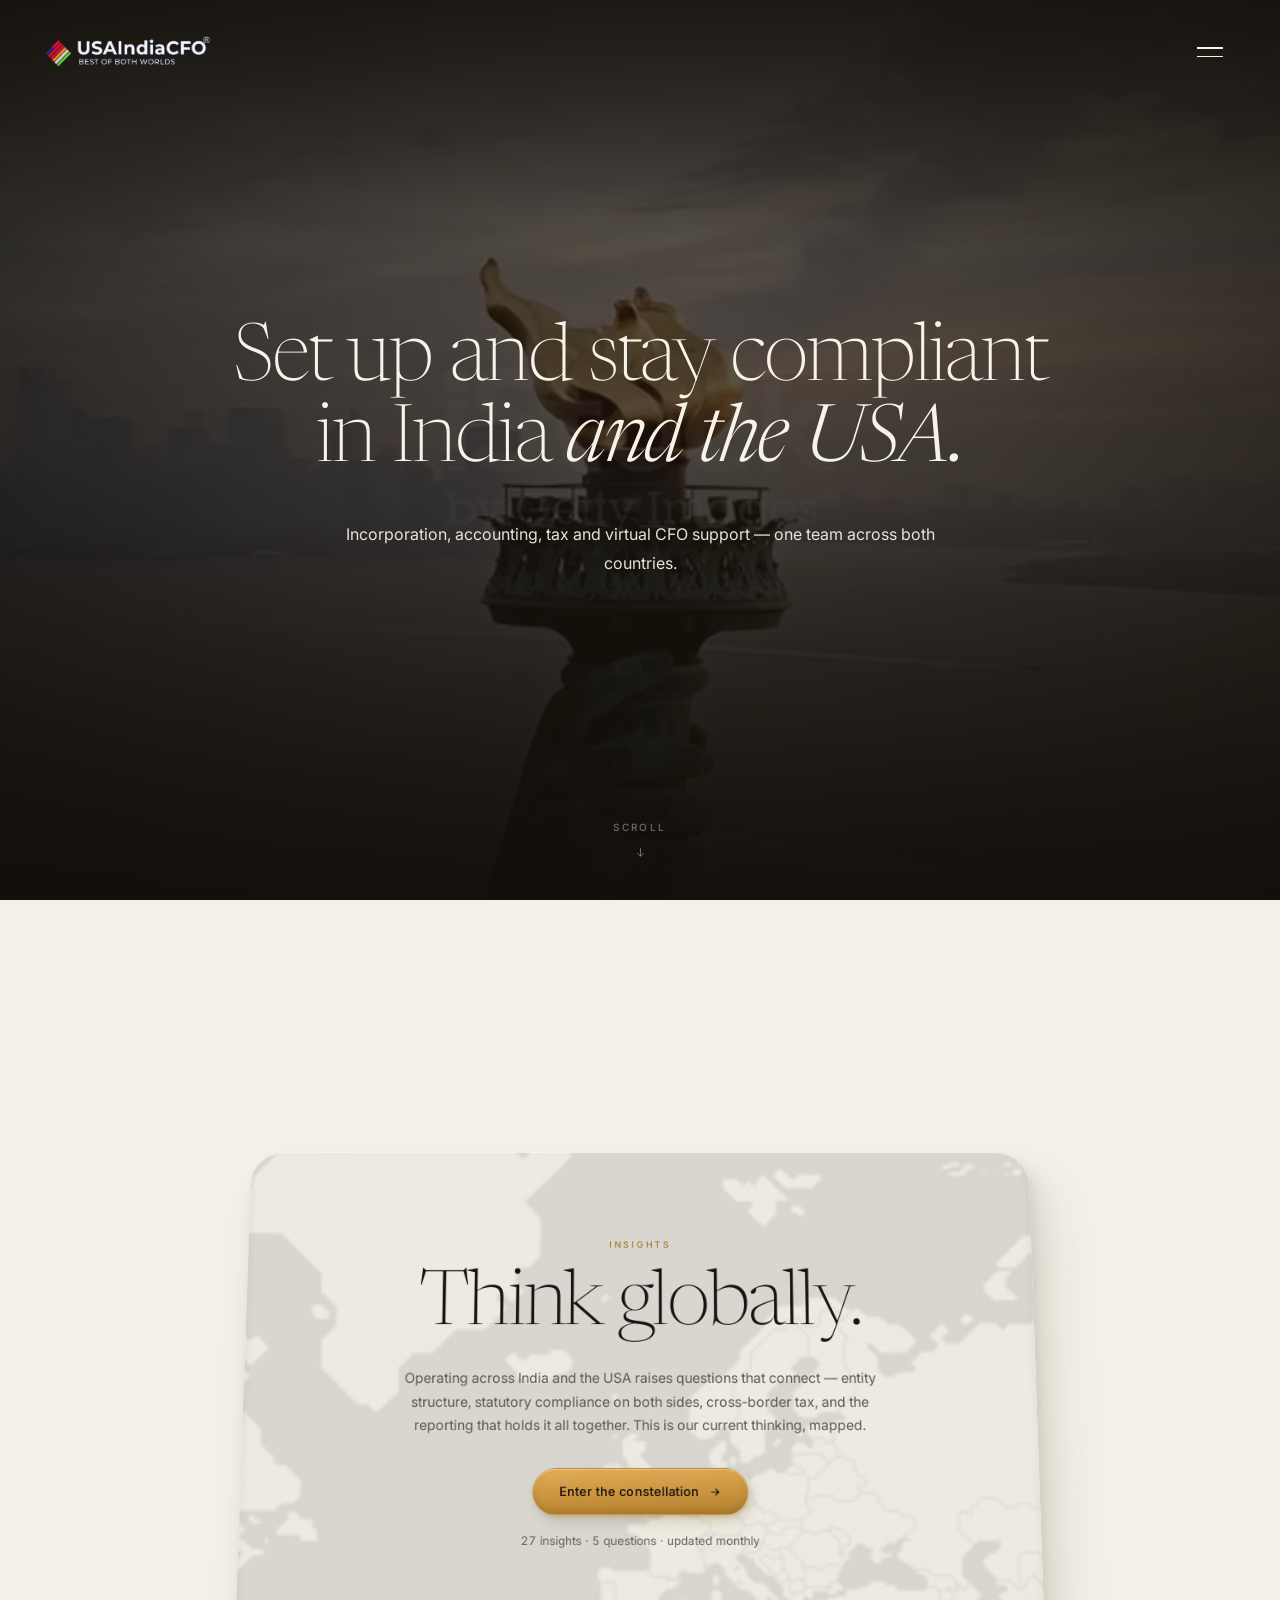
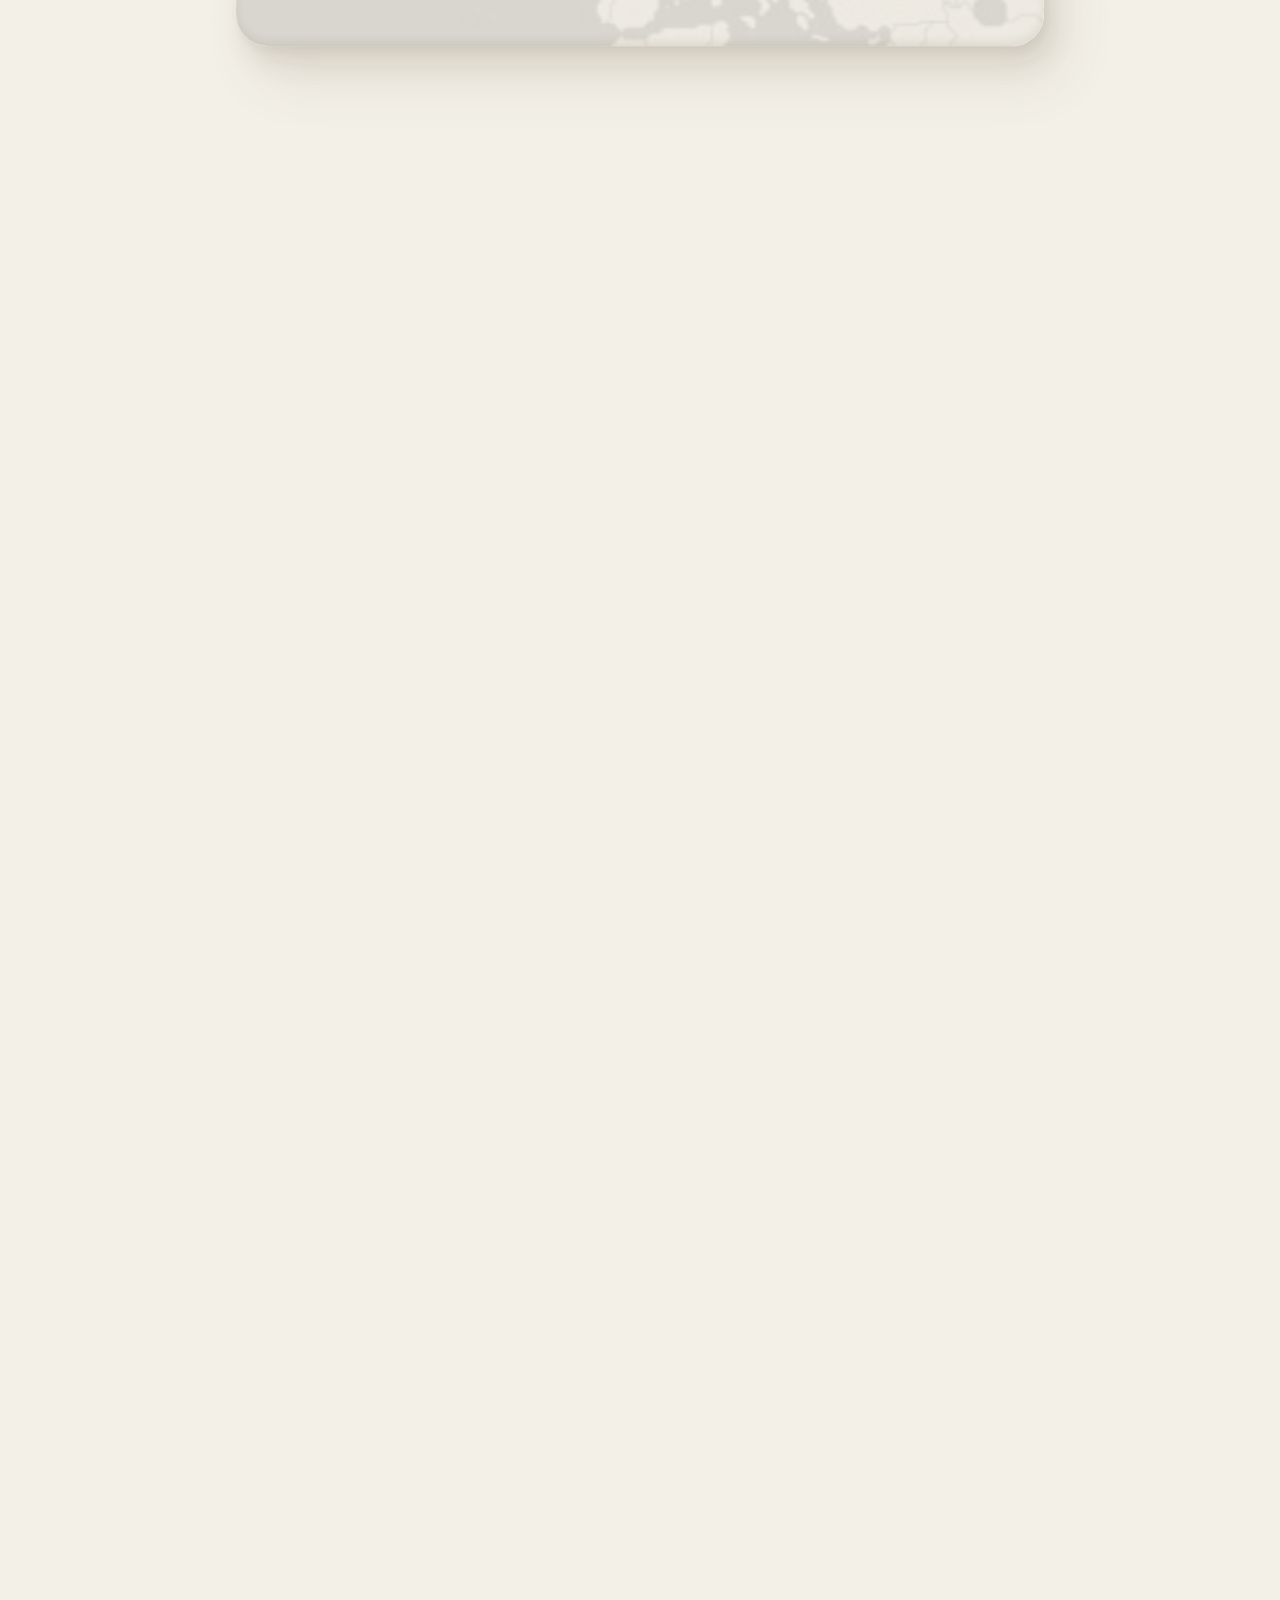
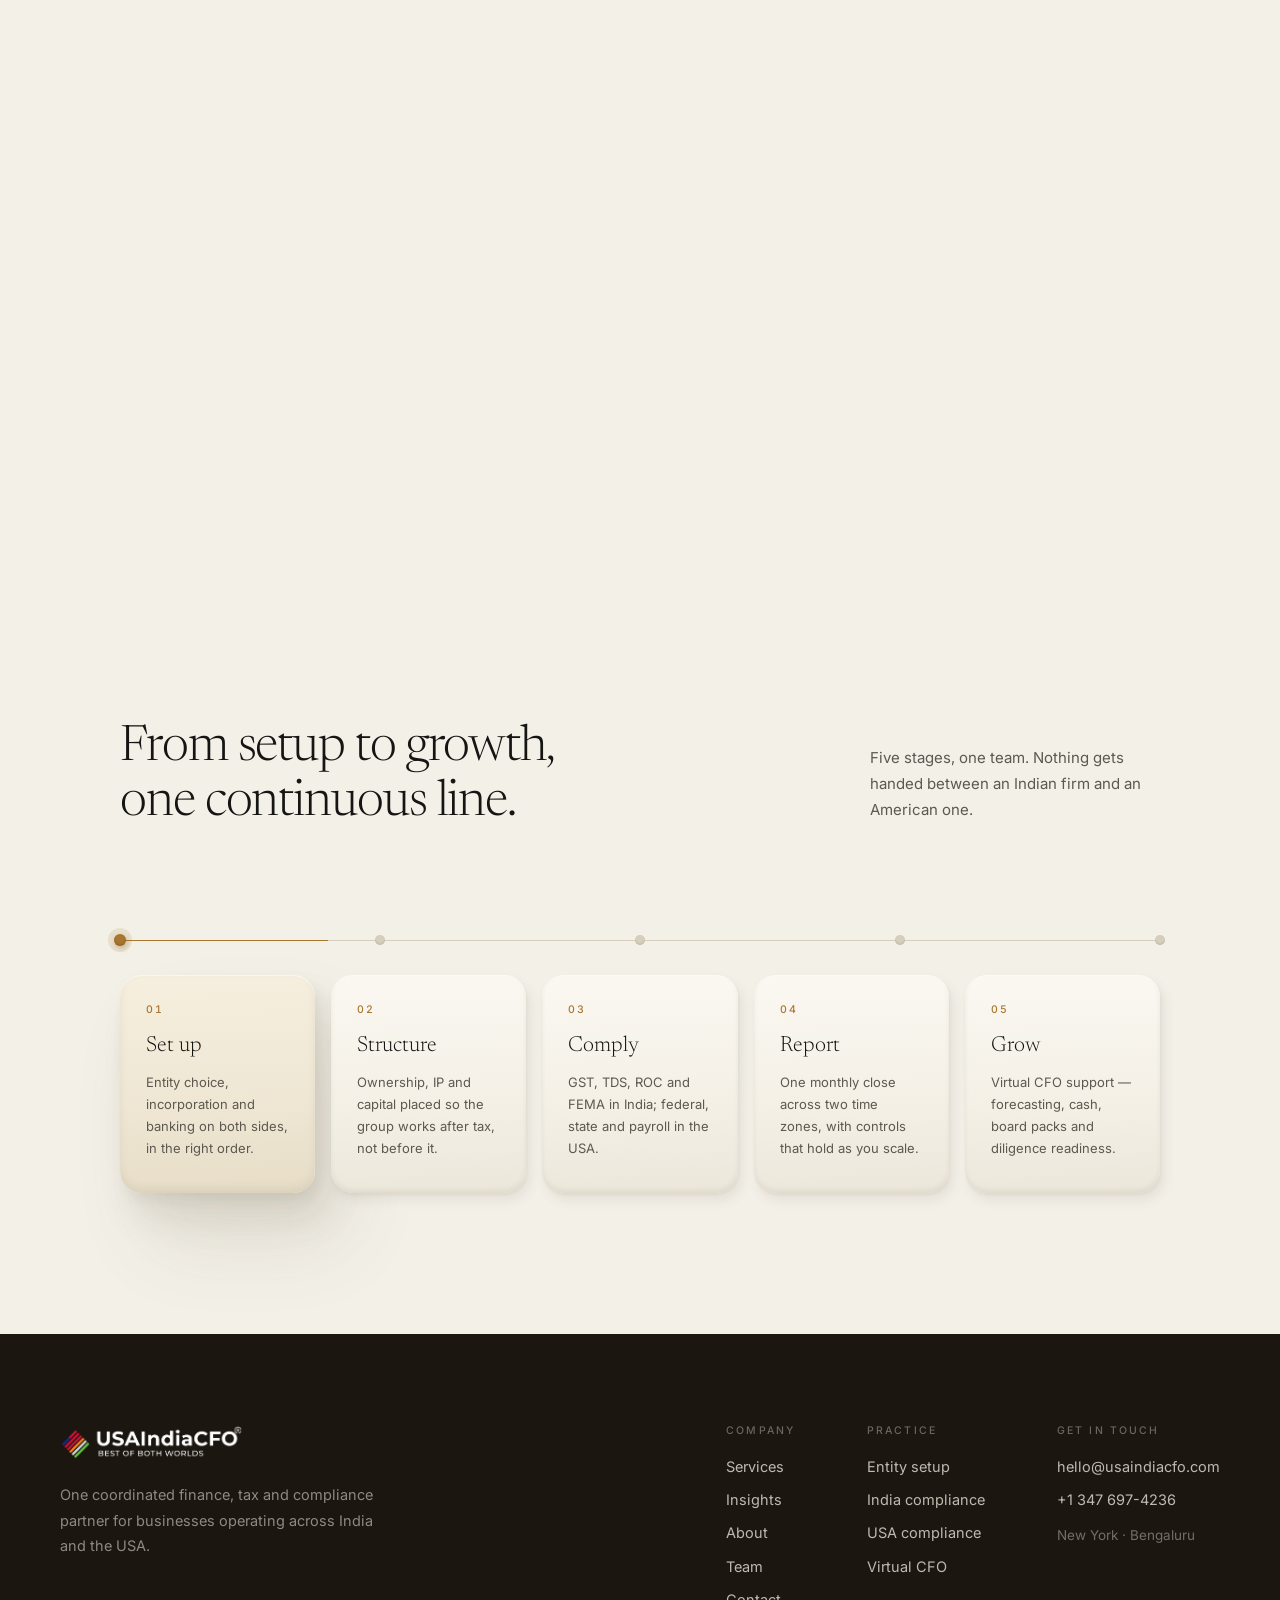
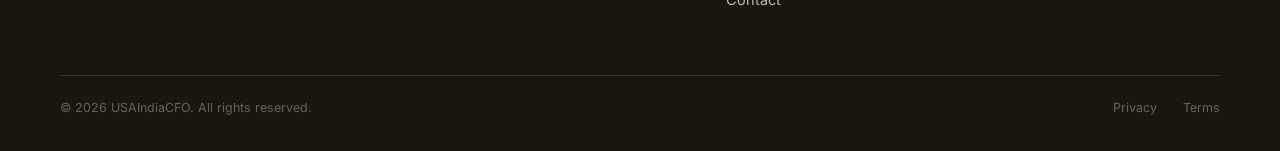
==== commit 91243858: "Constellation window, one-gesture reveal, spread map and team sequence Homepage: shorter hero copy; " ====
--- a/v27/index.html
+++ b/v27/index.html
@@ -11,6 +11,7 @@
 <link rel="preconnect" href="https://fonts.gstatic.com" crossorigin>
 <link rel="stylesheet" href="https://fonts.googleapis.com/css2?family=Newsreader:ital,opsz,wght@0,6..72,200..500;1,6..72,200..400&family=Inter:wght@400;500;600&display=swap">
 <link rel="stylesheet" href="css/clay.css">
+<link rel="stylesheet" href="css/home-window.css">
 </head>
 <body>
 <a href="#main" class="btn btn--clay" style="position:absolute;left:-9999px;top:12px;z-index:200"
@@ -55,12 +56,80 @@
     <div class="hero__scrim-b" aria-hidden="true"></div>
 
     <div class="hero__body">
-      <h1>Build across India<br>and the USA<em> — compliantly.</em></h1>
-      <p class="hero__sub">From entity setup to ongoing compliance and Virtual CFO support,
-         we help businesses operate confidently across both countries.</p>
+      <h1>Set up and stay compliant<br>in India<em> and the USA.</em></h1>
+      <p class="hero__sub">Incorporation, accounting, tax and virtual CFO support —
+         one team across both countries.</p>
     </div>
 
     <div class="hero__cue" aria-hidden="true"><span>Scroll</span><svg width="13" height="19" viewBox="0 0 24 24" fill="none" stroke="rgba(248,243,232,.5)" stroke-width="1.5" aria-hidden="true"><path d="M12 4v15M6 13l6 6 6-6"/></svg></div>
+  </section>
+
+  <!-- 1b / THE WINDOW — the Insights Constellation as the homepage's main
+       motion: a clay slab showing the constellation's cover opens into the
+       page, a feathered wipe reveals the live map, the headline travels to
+       the corners, and the window closes again. css/home-window.css and
+       js/home-window.js; the map itself is built by site.js's tease() on
+       the [data-tease] root. The copy is repeated three times on purpose
+       (ink in the cover, cream in the world, the real button on top) so the
+       wipe recolours the text and the CTA is always clickable. -->
+  <section class="win" data-window aria-label="Insights constellation">
+    <div class="win__stage">
+      <div class="win__rise" data-rise="0">
+        <div class="win__shadow" aria-hidden="true"></div>
+        <div class="win__frame">
+          <div class="win__view">
+
+            <div class="win__world">
+              <div class="win__tease" data-tease aria-hidden="true">
+                <div class="win__worldfit"><div class="tease__world"></div></div>
+              </div>
+              <div class="win__shade" aria-hidden="true"></div>
+              <div class="win__veil" aria-hidden="true"></div>
+            <div class="win__stack win__stack--dark">
+              <span class="eyebrow win__eye" data-piece="eye">Insights</span>
+              <h2 class="win__h"><span class="win__w" data-piece="w1">Think</span> <span class="win__w" data-piece="w2">globally.</span></h2>
+              <p class="win__sub" data-piece="sub">Operating across India and the USA raises questions that connect &mdash; entity structure,
+               statutory compliance on both sides, cross-border tax, and the reporting that holds it all
+               together. This is our current thinking, mapped.</p>
+              <div class="win__acts" data-piece="acts">
+                <a class="btn btn--primary" href="../Insights%20Constellation%20v20.dc.html" tabindex="-1" aria-hidden="true">Enter the constellation <svg width="15" height="15" viewBox="0 0 24 24" fill="none" stroke="currentColor" stroke-width="1.8" aria-hidden="true"><path d="M5 12h14M13 6l6 6-6 6"/></svg></a>
+                <p class="small num win__meta">27 insights &middot; 5 questions &middot; updated monthly</p>
+              </div>
+            </div>
+            </div>
+
+            <div class="win__cover" aria-hidden="true">
+              <div class="win__map"></div>
+            <div class="win__stack win__stack--ink">
+              <span class="eyebrow win__eye" data-piece="eye">Insights</span>
+              <div class="win__h"><span class="win__w" data-piece="w1">Think</span> <span class="win__w" data-piece="w2">globally.</span></div>
+              <p class="win__sub" data-piece="sub">Operating across India and the USA raises questions that connect &mdash; entity structure,
+               statutory compliance on both sides, cross-border tax, and the reporting that holds it all
+               together. This is our current thinking, mapped.</p>
+              <div class="win__acts" data-piece="acts">
+                <a class="btn btn--primary" href="../Insights%20Constellation%20v20.dc.html" tabindex="-1" aria-hidden="true">Enter the constellation <svg width="15" height="15" viewBox="0 0 24 24" fill="none" stroke="currentColor" stroke-width="1.8" aria-hidden="true"><path d="M5 12h14M13 6l6 6-6 6"/></svg></a>
+                <p class="small num win__meta">27 insights &middot; 5 questions &middot; updated monthly</p>
+              </div>
+            </div>
+            </div>
+
+            <div class="win__stack win__stack--acts">
+              <span class="eyebrow win__eye" data-piece="eye" aria-hidden="true">Insights</span>
+              <div class="win__h" aria-hidden="true"><span class="win__w" data-piece="w1">Think</span> <span class="win__w" data-piece="w2">globally.</span></div>
+              <p class="win__sub" data-piece="sub" aria-hidden="true">Operating across India and the USA raises questions that connect &mdash; entity structure,
+               statutory compliance on both sides, cross-border tax, and the reporting that holds it all
+               together. This is our current thinking, mapped.</p>
+              <div class="win__acts" data-piece="acts">
+                <a class="btn btn--primary" href="../Insights%20Constellation%20v20.dc.html">Enter the constellation <svg width="15" height="15" viewBox="0 0 24 24" fill="none" stroke="currentColor" stroke-width="1.8" aria-hidden="true"><path d="M5 12h14M13 6l6 6-6 6"/></svg></a>
+                <p class="small num win__meta" aria-hidden="true">27 insights &middot; 5 questions &middot; updated monthly</p>
+              </div>
+            </div>
+
+          </div>
+          <div class="win__edge" aria-hidden="true"></div>
+        </div>
+      </div>
+    </div>
   </section>
 
   <!-- 2 / HOW IT WORKS — v23's five-stage track, same copy, same interaction. -->
@@ -117,25 +186,6 @@
     </div>
   </section>
 
-  <!-- 3 / CONSTELLATION TEASER -->
-  <section class="section" style="padding-top:0">
-    <div class="shell">
-      <div class="tease" data-tease data-rise="0">
-        <div class="tease__world" aria-hidden="true"></div>
-        <div class="tease__veil" aria-hidden="true"></div>
-        <div class="tease__body">
-          <span class="eyebrow eyebrow--on-dark">Insights</span>
-          <h2 style="margin-top:26px">Explore the cross-border knowledge map</h2>
-          <p class="lede" style="margin-top:22px;max-width:512px">Browse practical insights across
-             setup, compliance, tax and growth — through our interactive constellation.</p>
-          <a class="btn btn--cream" style="margin-top:40px"
-             href="../Insights%20Constellation%20v20.dc.html">Enter the constellation <svg width="15" height="15" viewBox="0 0 24 24" fill="none" stroke="currentColor" stroke-width="1.8" aria-hidden="true"><path d="M5 12h14M13 6l6 6-6 6"/></svg></a>
-          <p class="small num" style="margin-top:22px;color:rgba(248,243,232,.62)">
-             27 insights · 5 questions · updated monthly</p>
-        </div>
-      </div>
-    </div>
-  </section>
 </main>
 
 <footer class="ftr">
@@ -181,5 +231,6 @@
 </footer>
 
 <script src="js/site.js"></script>
+<script src="js/home-window.js"></script>
 </body>
 </html>
--- a/v27/css/clay.css
+++ b/v27/css/clay.css
@@ -932,8 +932,9 @@
 .section--dark .quote__who { color: rgba(248,243,232,.5); }
 
 /* ── inline giant numerals (stats without tiles) ────────────────────────── */
-.figures-row { display: flex; flex-wrap: wrap; gap: clamp(36px, 6vw, 96px);
-  padding-top: 34px; border-top: 1px solid var(--line); }
+.figures-row { display: grid; grid-template-columns: repeat(4, minmax(0, 1fr));
+  gap: clamp(28px, 4vw, 64px); padding-top: 34px; border-top: 1px solid var(--line); }
+@media (max-width: 940px) { .figures-row { grid-template-columns: repeat(2, minmax(0, 1fr)); } }
 .section--dark .figures-row { border-color: var(--line-dark); }
 .figure-stat__val {
   font: 200 clamp(3.25rem, 6vw, 5.5rem)/1 Newsreader, Georgia, serif;
--- a/v27/css/home-window.css
+++ b/v27/css/home-window.css
@@ -0,0 +1,220 @@
+/* ==========================================================================
+   USAIndiaCFO — v27 · home-window.css
+   "The window": the Insights Constellation as the homepage's main motion.
+
+   A clay slab sits after the hero showing the constellation's cover. As
+   the page scrolls the slab rises, flattens and grows until it IS the page;
+   a feathered diagonal wipe (the constellation's own device) sweeps the
+   cover away to show the live map behind it; the headline travels to the
+   corners the way it does on the real page; then the window shrinks back
+   into its card and the page carries on.
+
+   Mechanics (all transforms, one rAF, no layout in the scroll handler):
+     · .win__frame is laid out at CARD size and scaled up to the stage, by a
+       non-uniform factor; .win__view (laid out at STAGE size) is counter-
+       scaled by the inverse, so nothing inside ever distorts — the frame
+       is a window that opens onto a fixed page, not a thumbnail that grows.
+     · the frame overshoots the stage by exactly --r-xl when open, so its
+       rounded corners (and the thickness along its edges) are clipped away
+       by the stage without ever animating border-radius.
+     · the cast shadow lives on a sibling (.win__shadow) and simply fades.
+     · the copy exists three times, pixel-aligned: ink inside the masked
+       cover, cream inside the world, and the real CTA on an unmasked top
+       layer. The wipe therefore recolours the text along its own feather
+       and the button is always clickable.
+   JS: js/home-window.js. Design tokens: css/clay.css (not edited).
+   ========================================================================== */
+
+.win {
+  position: relative;
+  height: 100svh;                       /* JS makes this 320vh when the pin runs */
+  --cw: min(72vw, 128svh);              /* card: ~72% of the viewport, 16:10 */
+  --ch: calc(var(--cw) * .625);
+  --wk: 1.04;                           /* world fit factor, written by JS */
+  --lit: 0;                             /* edge light, written by JS */
+}
+.win__stage {
+  position: sticky; top: 0;
+  height: 100svh;
+  overflow: hidden;
+  background: transparent;
+}
+.win__rise { position: absolute; inset: 0; }
+
+/* ── the slab and its cast shadow ─────────────────────────────────────── */
+.win__shadow, .win__frame {
+  position: absolute; inset: 0; margin: auto;
+  width: var(--cw); height: var(--ch);
+  border-radius: var(--r-xl);
+  transform-origin: 50% 50%;
+  will-change: transform;
+}
+.win__shadow {
+  /* only the cast — the inset "thickness" belongs to the frame's lip */
+  box-shadow:
+     3px  5px  8px rgba(var(--shade), .07),
+    10px 18px 28px rgba(var(--shade), .12),
+    23px 38px 60px rgba(var(--shade), .11);
+  will-change: transform, opacity;
+}
+.win__frame {
+  overflow: hidden;
+  /* the page's own ivory, not the world's dark: while the slab is tilted the
+     rounded clip's anti-aliased edge lets the frame's background through,
+     and a ground-coloured fringe is invisible where a dark one is a saw */
+  background: #f3f0e8;
+  isolation: isolate;
+}
+
+/* the page behind the window: laid out at stage size, centred, counter-scaled */
+.win__view {
+  position: absolute; left: 50%; top: 50%;
+  width: 100vw; height: 100svh;          /* JS writes exact stage px */
+  margin: -50svh 0 0 -50vw;
+  transform-origin: 50% 50%;
+  will-change: transform;
+}
+
+/* ── layer 1: the live world (site.js tease() builds the nodes) ───────── */
+.win__world {
+  position: absolute; inset: 0; z-index: 1;
+  background: var(--dark-2);
+  overflow: hidden;
+}
+/* The [data-tease] root. tease() cover-fits its 1320×560 field to THIS box
+   (k = max(w/1320, h/560, 1) × 1.04), so the box's height is the one dial
+   we have: 72% of the stage keeps all four hub labels on screen at 16:10
+   (a full-height root crops them away) and keeps the lowest thumbnails
+   clear of the bottom band where the headline and the button land. */
+.win__tease { position: absolute; left: 0; right: 0; top: 14%; bottom: 14%; }
+.win__worldfit { position: absolute; inset: 0; }
+.win .tease__node { border-radius: 5px; opacity: .92;
+  box-shadow: 4px 7px 14px rgba(0,0,0,.34); }
+.win .tease__hub { color: rgba(248,243,232,.58); }
+.win__shade {
+  position: absolute; inset: 0; z-index: 2; pointer-events: none;
+  background:
+    /* soft pads under the two corner words and the button: ground-coloured,
+       so thumbnails simply recede into the dark where the type lands */
+    radial-gradient(44% 38% at 4% 10%, rgba(23,18,12,.94) 18%, rgba(23,18,12,0) 100%),
+    radial-gradient(48% 42% at 98% 96%, rgba(23,18,12,.96) 22%, rgba(23,18,12,0) 100%),
+    radial-gradient(34% 26% at 50% 100%, rgba(23,18,12,.8) 10%, rgba(23,18,12,0) 100%),
+    /* edge vignette and top/bottom bands */
+    radial-gradient(78% 72% at 50% 50%, rgba(23,18,12,0) 44%, rgba(23,18,12,.6) 100%),
+    linear-gradient(180deg, rgba(23,18,12,.58) 0%, rgba(23,18,12,0) 24%,
+                            rgba(23,18,12,0) 70%, rgba(23,18,12,.62) 100%);
+}
+/* the centre quietens again while the copy returns and the window closes */
+.win__veil {
+  position: absolute; inset: 0; z-index: 3; pointer-events: none; opacity: 0;
+  background: radial-gradient(64% 68% at 50% 50%, rgba(27,22,16,.96) 0%,
+              rgba(27,22,16,.84) 40%, rgba(27,22,16,.3) 100%);
+  will-change: opacity;
+}
+
+/* ── layer 2: the cover (ivory ground + the constellation's atlas map) ── */
+.win__cover {
+  position: absolute; inset: 0; z-index: 2;
+  background: #f3f0e8;
+  pointer-events: none;                 /* the world's parallax must hear the mouse */
+  will-change: transform;               /* own layer, so the mask composites */
+}
+.win__map {
+  position: absolute; inset: 0;
+  background: url(../../v2img/worldmap.jpg) 46% top / auto 186% no-repeat;
+  /* atlas-quiet, exactly as the constellation grades it */
+  filter: grayscale(.94) sepia(.4) saturate(.5) contrast(.52) brightness(1.3);
+  opacity: .26;
+}
+
+/* ── the copy, three times over ───────────────────────────────────────── */
+.win__stack {
+  position: absolute; inset: 0; z-index: 4;
+  display: flex; flex-direction: column; align-items: center; justify-content: center;
+  text-align: center; padding: 0 var(--gutter);
+  pointer-events: none;
+}
+.win__stack--acts { z-index: 3; }       /* above the cover, inside .win__view */
+.win__eye { will-change: transform, opacity; }
+.win__h {
+  margin: 24px 0 0;
+  font: 200 clamp(3.2rem, 7vw, 7rem)/.96 Newsreader, Georgia, "Times New Roman", serif;
+  letter-spacing: -.024em; color: var(--ink);
+  text-wrap: balance;
+}
+.win__w { display: inline-block; will-change: transform; }
+.win__sub {
+  margin: 28px 0 0; max-width: 580px;
+  font: 400 clamp(1rem, 1.2vw, 1.125rem)/1.72 Inter, sans-serif;
+  color: var(--ink-muted);
+  will-change: transform, opacity;
+}
+.win__acts {
+  margin-top: 36px;
+  display: flex; flex-direction: column; align-items: center; gap: 18px;
+  will-change: transform;
+}
+.win__acts .btn { pointer-events: auto; }
+.win__meta { color: var(--ink-soft); }
+
+/* cream copy inside the world */
+.win__stack--dark .win__eye { color: rgba(201,154,82,.92); }
+.win__stack--dark .win__h { color: var(--cream); }
+.win__stack--dark .win__sub { color: rgba(248,243,232,.74); }
+.win__stack--dark .win__meta { color: rgba(248,243,232,.62); }
+
+/* which copy shows what: text in the two grounds, the button only on top */
+.win__stack--ink .btn, .win__stack--dark .btn { visibility: hidden; }
+.win__stack--acts .win__eye, .win__stack--acts .win__h,
+.win__stack--acts .win__sub, .win__stack--acts .win__meta { visibility: hidden; }
+
+/* ── the lip: thickness, top hairline, and the pointer's light ────────── */
+.win__edge {
+  position: absolute; inset: 0; z-index: 5; pointer-events: none;
+  border-radius: inherit;
+  box-shadow: inset 0 -5px 10px rgba(var(--shade), .11),
+              inset 0  1px 1px rgba(255, 255, 255, .65);
+}
+/* a 2px ring that catches a warm light where the pointer is — the lip of
+   the slab picking up bronze, not a glow: it lives only on the edge and
+   only while the slab is a slab (a white glint is invisible on ivory) */
+.win__edge::after {
+  content: ""; position: absolute; inset: 0; border-radius: inherit; padding: 2px;
+  background: radial-gradient(300px 300px at var(--mx, 50%) var(--my, -30%),
+              rgba(216, 162, 74, .9), rgba(216, 162, 74, 0) 70%);
+  -webkit-mask: linear-gradient(#000 0 0) content-box, linear-gradient(#000 0 0);
+          mask: linear-gradient(#000 0 0) content-box, linear-gradient(#000 0 0);
+  -webkit-mask-composite: xor; mask-composite: exclude;
+  opacity: var(--lit);
+  transition: opacity .5s var(--ease);
+}
+
+/* ── small screens: no perspective, a taller card, the world panned so the
+      left cluster (and its two question labels) sits under the viewport ── */
+@media (max-width: 940px) {
+  .win {
+    --cw: calc(100vw - 2 * var(--gutter));
+    --ch: min(78svh, calc((100vw - 2 * var(--gutter)) * 1.45));
+  }
+  .win__tease { top: 0; bottom: 0; margin: auto 0; height: min(82%, 90vw); }
+  .win__worldfit { transform: translate3d(calc(410px * var(--wk)), 0, 0); }
+  .win__h { margin-top: 20px; }
+  .win__sub { max-width: 330px; margin-top: 22px; font-size: 15px; line-height: 1.62; }
+  .win__acts { margin-top: 28px; gap: 14px; }
+  .win__edge::after { display: none; }
+}
+/* tablets: lift the world a little so the lower hub label stays clear of
+   the button row (on phones it falls behind the bottom pad instead) */
+@media (max-width: 940px) and (min-width: 681px) {
+  .win__tease { bottom: 18%; }
+}
+@media (max-width: 680px) {
+  .win__stack { padding: 0 var(--gutter); }
+}
+
+/* ── reduced motion: the open, revealed window, standing still ────────── */
+.win--static { height: auto; }
+.win--static .win__stage { position: relative; }
+.win--static .win__shadow, .win--static .win__cover, .win--static .win__edge { display: none; }
+.win--static .win__frame { width: 100%; height: 100%; border-radius: 0; transform: none !important; }
+.win--static .win__view { left: 0; top: 0; width: 100%; height: 100%; margin: 0; transform: none !important; }
